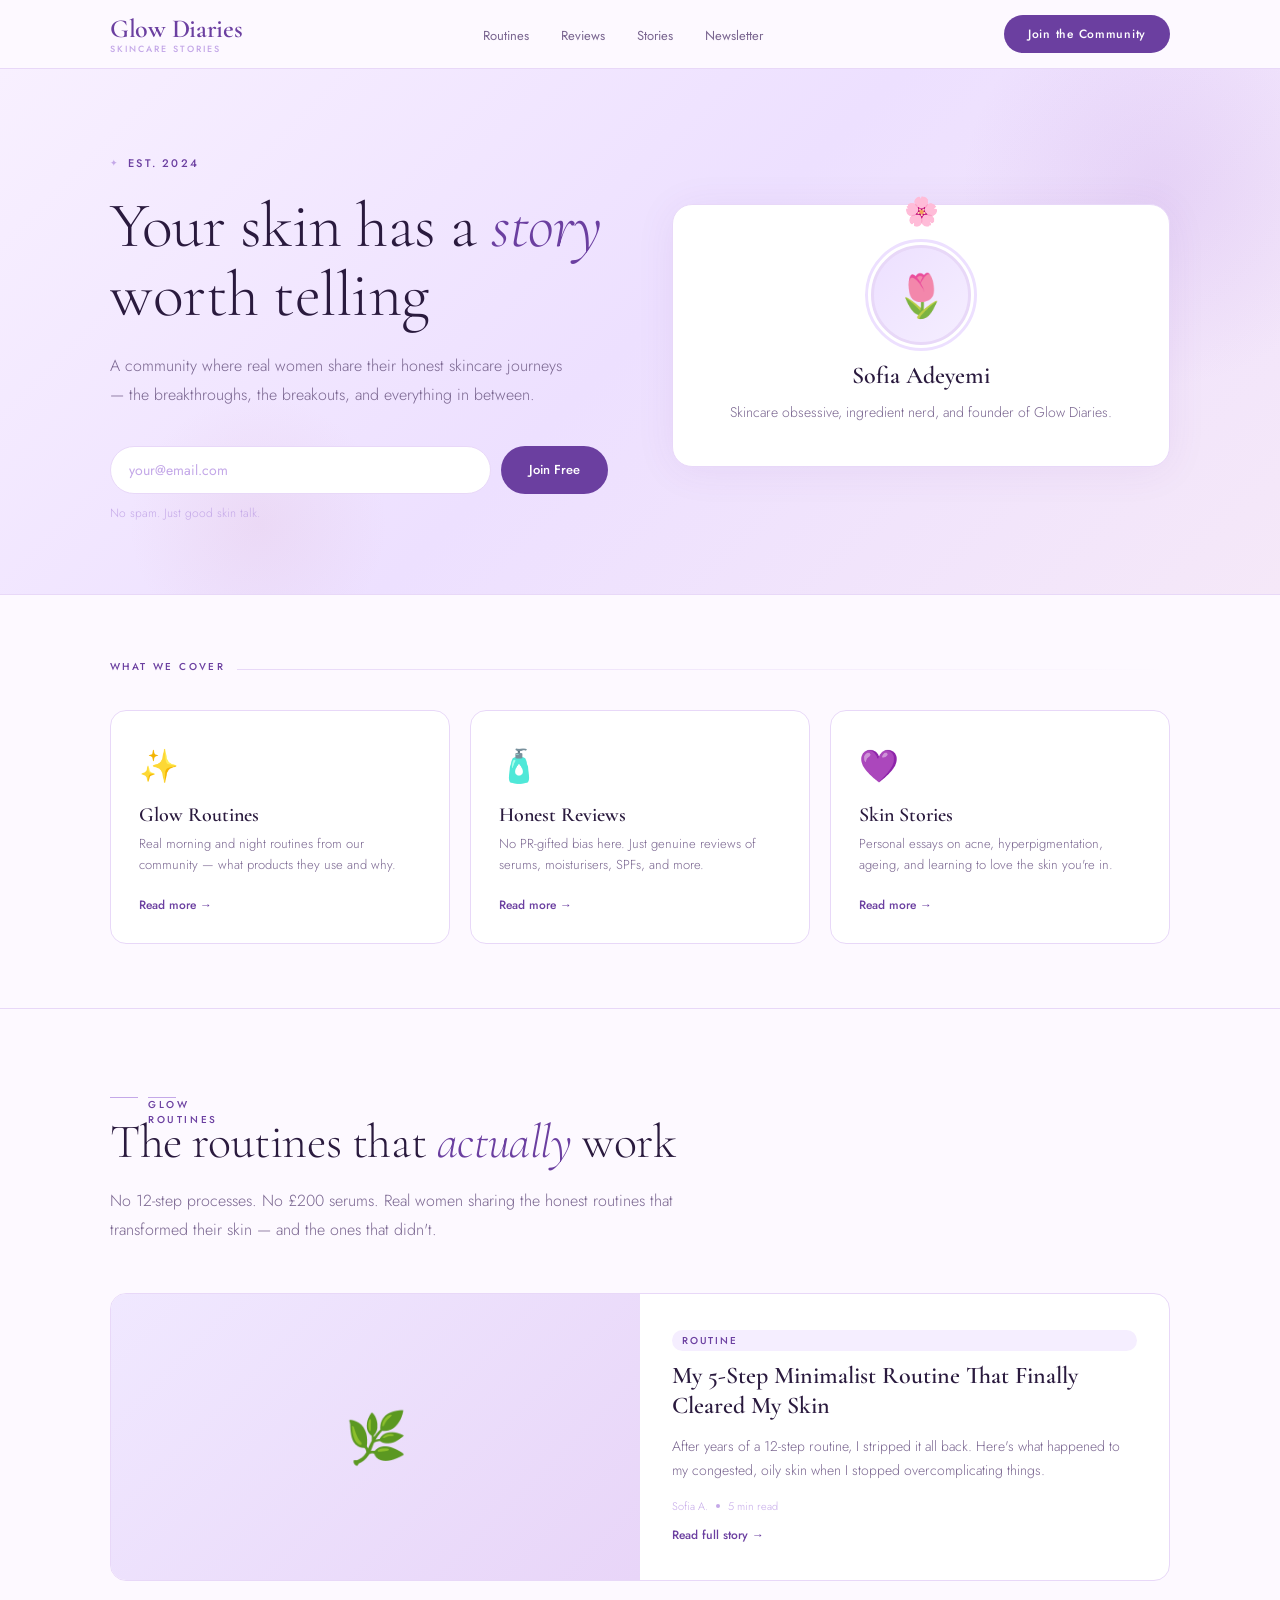
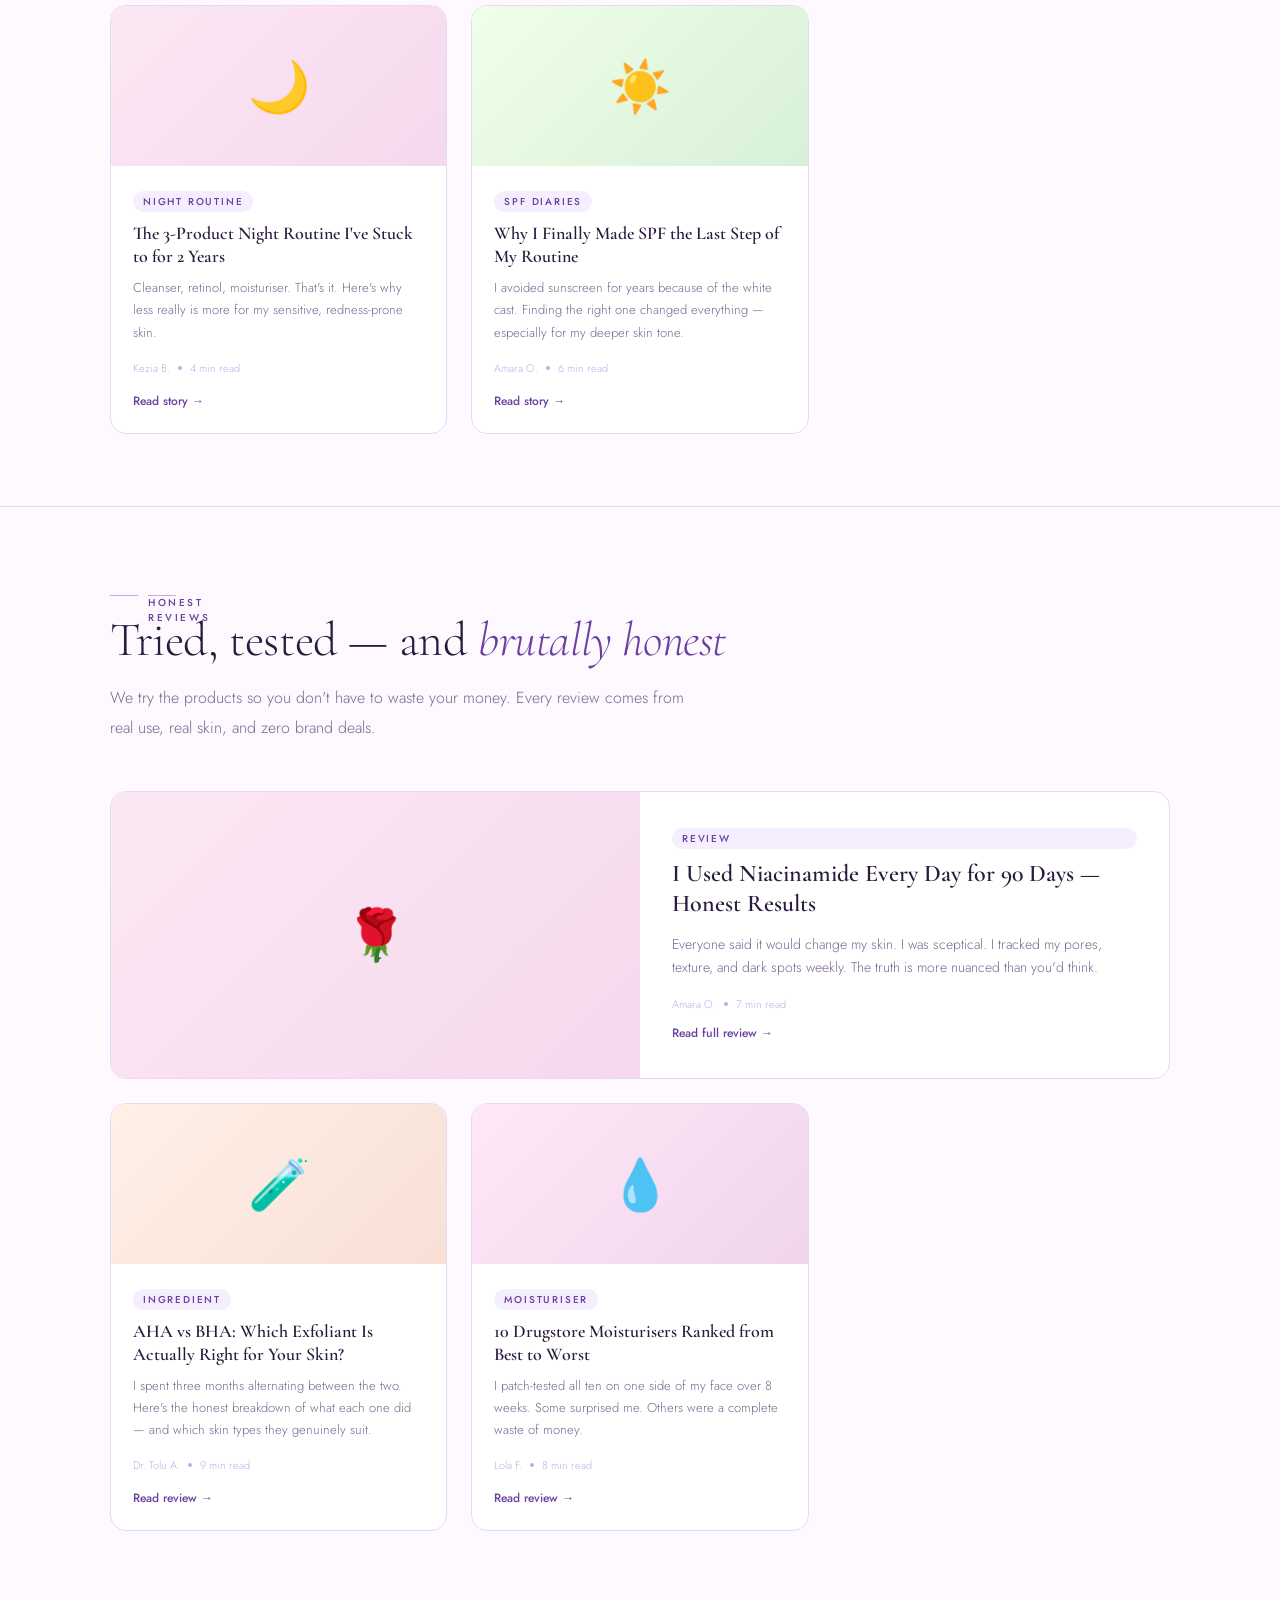
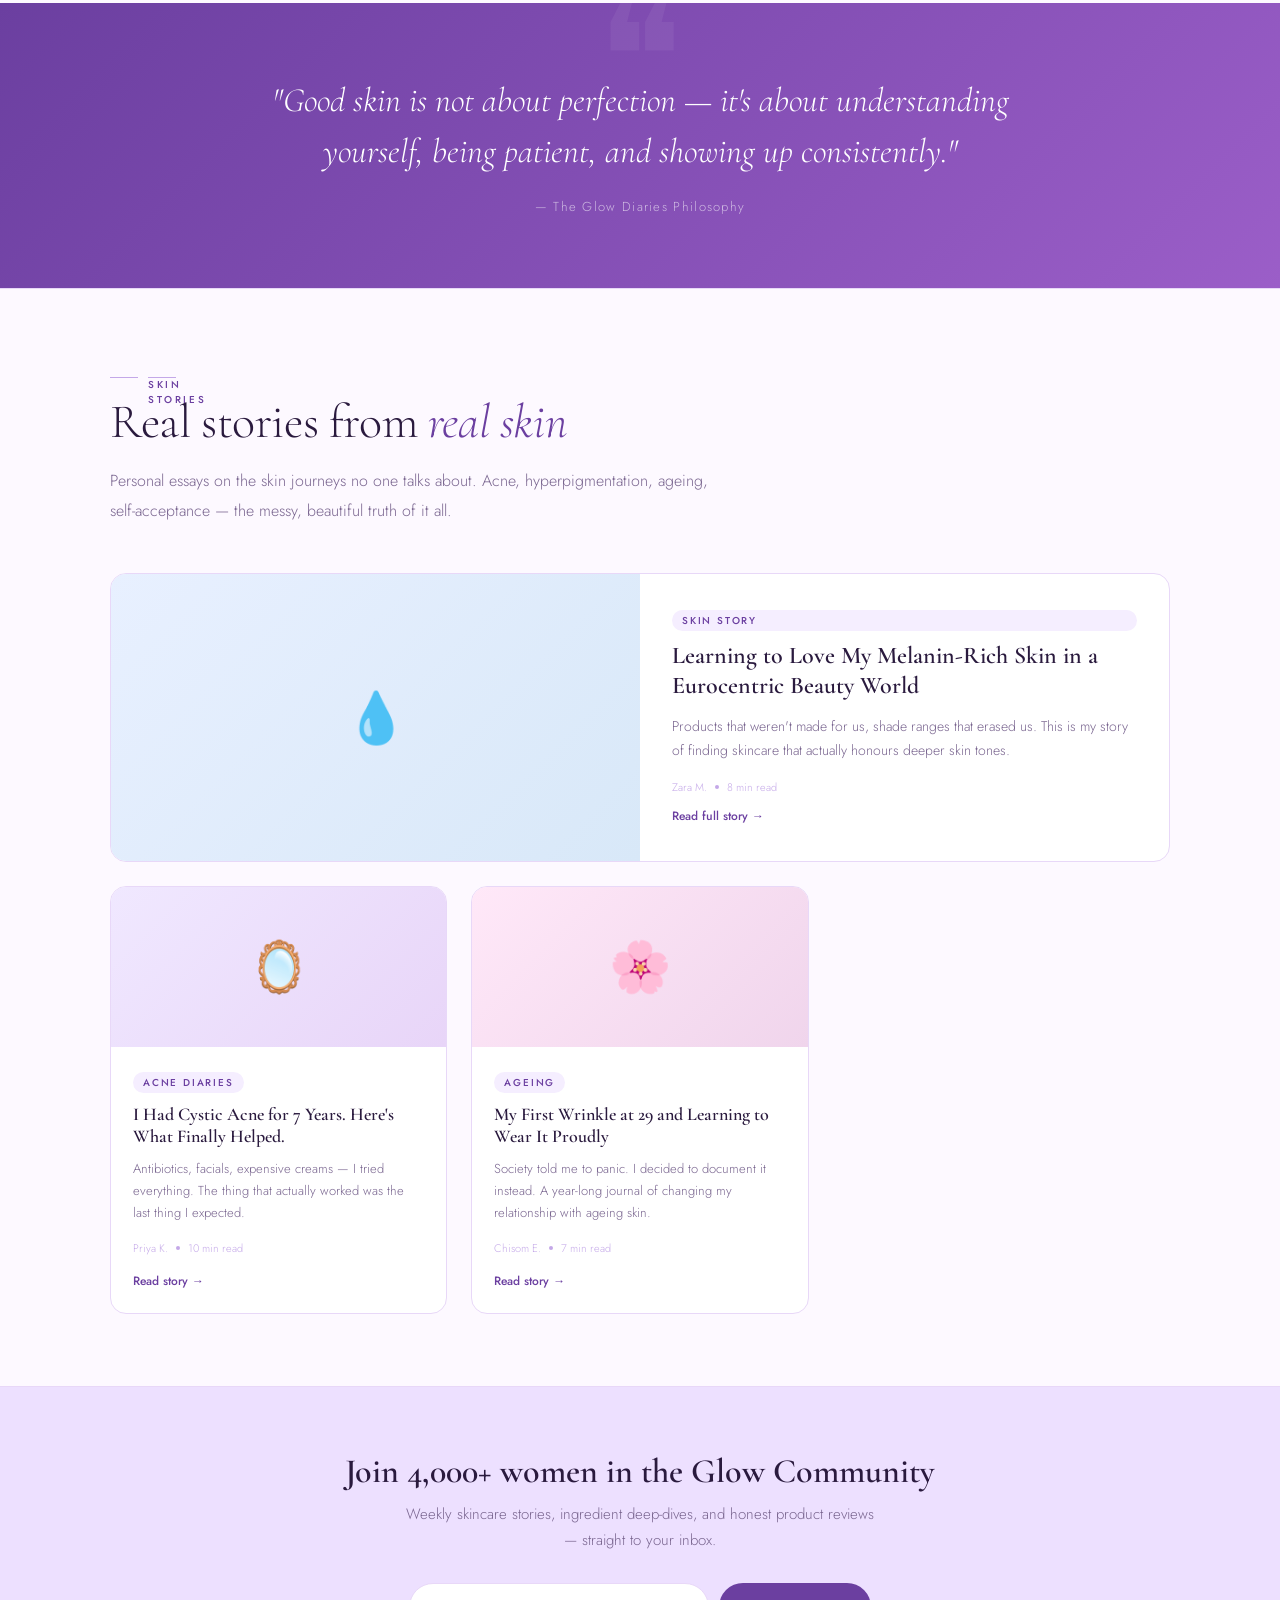
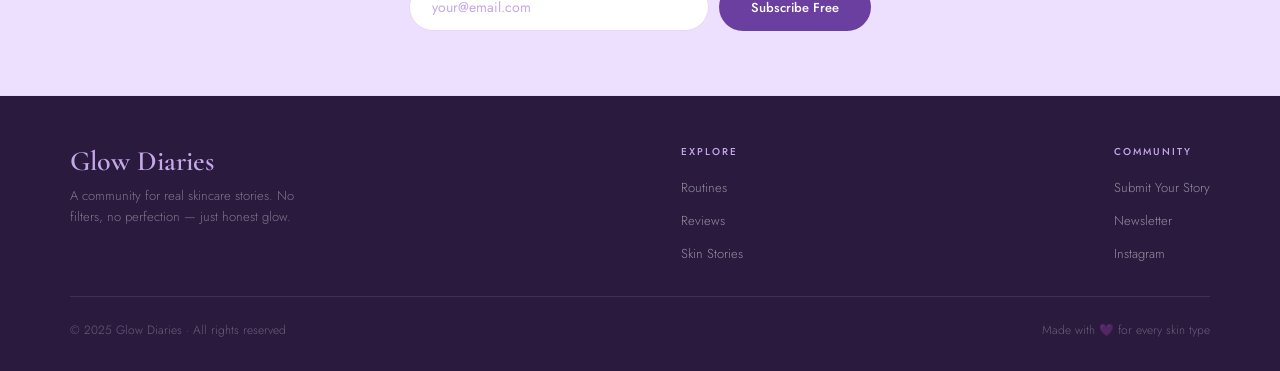
==== index.html @ bfbd4b87 "home page" ====
<!DOCTYPE html>
<html lang="en">
<head>
  <meta charset="UTF-8"/>
  <meta name="viewport" content="width=device-width, initial-scale=1.0"/>
  <title>Glow Diaries</title>
  <link rel="preconnect" href="https://fonts.googleapis.com"/>
  <link href="https://fonts.googleapis.com/css2?family=Cormorant+Garamond:ital,opsz,wght@0,9..144,300;0,9..144,400;0,9..144,600;1,9..144,300;1,9..144,400;1,9..144,600&family=Jost:wght@300;400;500&display=swap" rel="stylesheet"/>
  <style>
    *, *::before, *::after { box-sizing: border-box; margin: 0; padding: 0; }

    :root {
      --plum:       #6b3fa0;
      --plum-mid:   #8b5cc8;
      --plum-soft:  #c4a8e8;
      --blush:      #f5eeff;
      --blush-deep: #ede0ff;
      --rose:       #d4a0c0;
      --cream:      #fdf9ff;
      --ink:        #2a1a3e;
      --muted:      #7a6690;
      --border:     #e8d8f8;
      --font-serif: 'Cormorant Garamond', Georgia, serif;
      --font-sans:  'Jost', sans-serif;
    }

    html { scroll-behavior: smooth; }
    body {
      background: var(--cream);
      color: var(--ink);
      font-family: var(--font-sans);
      font-weight: 300;
      -webkit-font-smoothing: antialiased;
    }
    body { cursor: url("data:image/svg+xml,%3Csvg xmlns='http://www.w3.org/2000/svg' width='20' height='20' viewBox='0 0 20 20'%3E%3Ccircle cx='10' cy='10' r='4' fill='%236b3fa0' opacity='.6'/%3E%3C/svg%3E") 10 10, auto; }

    /* ── LOADER ──────────────────────────────────────────── */
    #loader {
      position: fixed; inset: 0; z-index: 300;
      background: var(--cream);
      display: flex; flex-direction: column;
      align-items: center; justify-content: center; gap: 16px;
      transition: opacity .5s ease;
    }
    #loader.out { opacity: 0; pointer-events: none; }
    .ld-petal { font-size: 32px; animation: spin 2s linear infinite; }
    @keyframes spin { to { transform: rotate(360deg); } }
    .ld-text { font-family: var(--font-serif); font-style: italic; font-size: 15px; color: var(--plum-soft); letter-spacing: .1em; }

    /* ── HEADER ──────────────────────────────────────────── */
    header {
      position: sticky; top: 0; z-index: 100;
      background: rgba(253,249,255,.94);
      backdrop-filter: blur(20px);
      border-bottom: 1px solid var(--border);
    }
    .header-inner {
      max-width: 1140px; margin: 0 auto;
      padding: 0 40px; height: 68px;
      display: flex; align-items: center; justify-content: space-between; gap: 24px;
    }
    .header-logo { display: flex; flex-direction: column; line-height: 1; }
    #siteName { font-family: var(--font-serif); font-size: 26px; font-weight: 600; color: var(--plum); letter-spacing: -.3px; }
    #headerTag { font-size: 9px; font-weight: 500; letter-spacing: .22em; text-transform: uppercase; color: var(--plum-soft); margin-top: 2px; }
    .header-nav { display: flex; gap: 32px; list-style: none; }
    .header-nav a { font-size: 13px; font-weight: 400; color: var(--muted); text-decoration: none; transition: color .2s; }
    .header-nav a:hover { color: var(--plum); }
    .header-cta {
      padding: 10px 24px; border-radius: 40px;
      background: var(--plum); color: #fff;
      font-family: var(--font-sans); font-size: 12px; font-weight: 500;
      letter-spacing: .06em; border: none; cursor: pointer;
      transition: background .2s, transform .15s; white-space: nowrap;
    }
    .header-cta:hover { background: var(--plum-mid); transform: translateY(-1px); }

    /* ── HERO ────────────────────────────────────────────── */
    .hero {
      background: linear-gradient(135deg, #f8f0ff 0%, #ede0ff 50%, #f5e8f8 100%);
      border-bottom: 1px solid var(--border);
      position: relative; overflow: hidden;
    }
    .hero::before {
      content: ''; position: absolute; top: -80px; right: -80px;
      width: 400px; height: 400px; border-radius: 50%;
      background: radial-gradient(circle, rgba(180,130,220,.18) 0%, transparent 70%);
      pointer-events: none;
    }
    .hero::after {
      content: ''; position: absolute; bottom: -60px; left: 10%;
      width: 260px; height: 260px; border-radius: 50%;
      background: radial-gradient(circle, rgba(212,160,192,.15) 0%, transparent 70%);
      pointer-events: none;
    }
    .hero-inner {
      max-width: 1140px; margin: 0 auto;
      padding: 80px 40px 72px;
      display: grid; grid-template-columns: 1fr 1fr; gap: 64px;
      align-items: center; position: relative; z-index: 1;
    }
    .hero-text { animation: fadeUp .7s ease both; }
    #issueLabel {
      display: inline-flex; align-items: center; gap: 8px;
      font-size: 11px; font-weight: 500; letter-spacing: .2em;
      text-transform: uppercase; color: var(--plum); margin-bottom: 20px;
    }
    #issueLabel::before { content: '✦'; font-size: 9px; color: var(--plum-soft); }
    #heroTitle {
      font-family: var(--font-serif);
      font-size: clamp(42px, 5vw, 64px);
      font-weight: 300; line-height: 1.08;
      letter-spacing: -.5px; color: var(--ink); margin-bottom: 22px;
    }
    #heroTitle em { font-style: italic; color: var(--plum); }
    #heroDesc { font-size: 16px; line-height: 1.85; color: var(--muted); margin-bottom: 36px; max-width: 460px; }
    .subscribe-row { display: flex; gap: 10px; flex-wrap: wrap; margin-bottom: 10px; }
    .subscribe-row input {
      flex: 1; min-width: 190px; padding: 13px 18px; border-radius: 40px;
      border: 1.5px solid var(--border); background: #fff; color: var(--ink);
      font-family: var(--font-sans); font-size: 14px;
      outline: none; transition: border-color .2s, box-shadow .2s;
    }
    .subscribe-row input:focus { border-color: var(--plum-soft); box-shadow: 0 0 0 3px rgba(107,63,160,.08); }
    .subscribe-row input::placeholder { color: var(--plum-soft); }
    .btn-sub {
      padding: 13px 28px; border-radius: 40px;
      background: var(--plum); color: #fff;
      font-family: var(--font-sans); font-size: 13px; font-weight: 500;
      border: none; cursor: pointer;
      transition: background .2s, transform .15s; white-space: nowrap;
    }
    .btn-sub:hover { background: var(--plum-mid); transform: translateY(-1px); }
    #formNote { font-size: 12px; color: var(--plum-soft); }

    /* author card */
    .hero-author {
      animation: fadeUp .7s .15s ease both;
      background: #fff; border: 1px solid var(--border);
      border-radius: 20px; padding: 40px 36px;
      text-align: center;
      box-shadow: 0 4px 40px rgba(107,63,160,.07);
      position: relative;
    }
    .hero-author::before {
      content: '🌸'; position: absolute; top: -14px; left: 50%; transform: translateX(-50%); font-size: 28px;
    }
    #authorImgWrap {
      width: 100px; height: 100px; border-radius: 50%;
      margin: 0 auto 16px;
      background: linear-gradient(135deg, var(--blush-deep), var(--blush));
      display: flex; align-items: center; justify-content: center;
      font-size: 42px; border: 3px solid var(--border);
      outline: 3px solid var(--blush-deep); outline-offset: 3px; overflow: hidden;
    }
    #authorImgWrap img { width: 100%; height: 100%; object-fit: cover; border-radius: 50%; }
    #authorName { font-family: var(--font-serif); font-size: 24px; font-weight: 600; color: var(--ink); margin-bottom: 10px; }
    #authorBio { font-size: 14px; line-height: 1.8; color: var(--muted); }

    /* ── SECTION BASE ────────────────────────────────────── */
    .section { max-width: 1140px; margin: 0 auto; padding: 64px 40px; }
    .section-header { display: flex; align-items: baseline; gap: 12px; margin-bottom: 36px; }
    .section-tag { font-size: 10px; font-weight: 500; letter-spacing: .24em; text-transform: uppercase; color: var(--plum); }
    .section-rule-h { flex: 1; height: 1px; background: linear-gradient(90deg, var(--border), transparent); }

    /* ── TOPICS NAV CARDS ─────────────────────────────────── */
    .topics-grid { display: grid; grid-template-columns: repeat(3, 1fr); gap: 20px; }
    .topic-card {
      background: #fff; border: 1px solid var(--border);
      border-radius: 16px; padding: 32px 28px 28px;
      cursor: pointer; position: relative; overflow: hidden;
      text-decoration: none; display: block;
      transition: transform .25s, box-shadow .25s, border-color .25s;
    }
    .topic-card::after {
      content: ''; position: absolute; bottom: 0; left: 0; right: 0; height: 3px;
      background: linear-gradient(90deg, var(--plum), var(--rose));
      transform: scaleX(0); transform-origin: left; transition: transform .3s;
    }
    .topic-card:hover { transform: translateY(-4px); box-shadow: 0 12px 40px rgba(107,63,160,.1); border-color: var(--plum-soft); }
    .topic-card:hover::after { transform: scaleX(1); }
    .topic-icon { font-size: 32px; margin-bottom: 14px; display: block; }
    .topic-name { font-family: var(--font-serif); font-size: 20px; font-weight: 600; color: var(--ink); margin-bottom: 6px; }
    .topic-desc { font-size: 13px; color: var(--muted); line-height: 1.65; margin-bottom: 16px; }
    .topic-arrow { font-size: 12px; font-weight: 500; color: var(--plum); transition: letter-spacing .2s; }
    .topic-card:hover .topic-arrow { letter-spacing: .06em; }

    /* ── CONTENT SECTIONS (each topic) ──────────────────── */
    .content-section {
      border-top: 1px solid var(--border);
      scroll-margin-top: 80px; /* offset for sticky header */
    }
    .content-section-inner { max-width: 1140px; margin: 0 auto; padding: 72px 40px; }
    .cs-eyebrow {
      display: inline-flex; align-items: center; gap: 10px;
      font-size: 10px; font-weight: 500; letter-spacing: .26em;
      text-transform: uppercase; color: var(--plum); margin-bottom: 18px;
    }
    .cs-eyebrow span { display: block; width: 28px; height: 1px; background: var(--plum-soft); }
    .cs-title {
      font-family: var(--font-serif);
      font-size: clamp(32px, 4vw, 48px); font-weight: 300;
      line-height: 1.12; letter-spacing: -.4px;
      color: var(--ink); margin-bottom: 16px;
    }
    .cs-title em { font-style: italic; color: var(--plum); }
    .cs-intro { font-size: 16px; line-height: 1.85; color: var(--muted); max-width: 600px; margin-bottom: 48px; }

    /* post grid inside each section */
    .posts-grid { display: grid; grid-template-columns: repeat(3, 1fr); gap: 24px; }
    .post-card {
      background: #fff; border: 1px solid var(--border);
      border-radius: 16px; overflow: hidden;
      transition: transform .25s, box-shadow .25s;
    }
    .post-card:hover { transform: translateY(-5px); box-shadow: 0 16px 48px rgba(107,63,160,.11); }
    .post-thumb {
      height: 160px; display: flex; align-items: center;
      justify-content: center; font-size: 50px;
    }
    .post-thumb.c1 { background: linear-gradient(135deg, #f0e8ff, #e8d5f8); }
    .post-thumb.c2 { background: linear-gradient(135deg, #fce8f4, #f5d8ee); }
    .post-thumb.c3 { background: linear-gradient(135deg, #e8f0ff, #d8e8f8); }
    .post-thumb.c4 { background: linear-gradient(135deg, #fff0e8, #f8e0d5); }
    .post-thumb.c5 { background: linear-gradient(135deg, #f0ffe8, #d8f0d8); }
    .post-thumb.c6 { background: linear-gradient(135deg, #ffe8f8, #f0d5ec); }
    .post-body { padding: 22px; }
    .post-tag {
      display: inline-block; margin-bottom: 10px;
      font-size: 10px; font-weight: 500; letter-spacing: .18em;
      text-transform: uppercase; color: var(--plum);
      background: var(--blush); border-radius: 40px; padding: 3px 10px;
    }
    .post-title { font-family: var(--font-serif); font-size: 18px; font-weight: 600; line-height: 1.25; color: var(--ink); margin-bottom: 10px; }
    .post-excerpt { font-size: 13px; color: var(--muted); line-height: 1.7; margin-bottom: 16px; }
    .post-meta { display: flex; align-items: center; gap: 8px; margin-bottom: 12px; }
    .post-meta-dot { width: 4px; height: 4px; border-radius: 50%; background: var(--plum-soft); }
    .post-meta span { font-size: 11px; color: var(--plum-soft); }
    .read-more { display: inline-flex; align-items: center; gap: 6px; font-size: 12px; font-weight: 500; color: var(--plum); cursor: pointer; transition: gap .2s; }
    .read-more:hover { gap: 10px; }

    /* featured post (first in section) */
    .post-card.featured {
      grid-column: span 3;
      display: grid; grid-template-columns: 1fr 1fr;
    }
    .post-card.featured .post-thumb { height: 100%; min-height: 220px; }
    .post-card.featured .post-body { padding: 36px 32px; display: flex; flex-direction: column; justify-content: center; }
    .post-card.featured .post-title { font-size: 24px; margin-bottom: 14px; }
    .post-card.featured .post-excerpt { font-size: 14px; }

    /* ── QUOTE BAND ──────────────────────────────────────── */
    .quote-band {
      background: linear-gradient(135deg, var(--plum) 0%, #9b5ec8 100%);
      padding: 72px 40px; text-align: center;
      position: relative; overflow: hidden;
    }
    .quote-band::before {
      content: '❝'; position: absolute; top: -20px; left: 50%; transform: translateX(-50%);
      font-size: 160px; color: rgba(255,255,255,.06);
      font-family: var(--font-serif); line-height: 1; pointer-events: none;
    }
    .quote-text {
      font-family: var(--font-serif);
      font-size: clamp(22px, 3.5vw, 34px);
      font-style: italic; font-weight: 300;
      color: #fff; max-width: 780px;
      margin: 0 auto 20px; line-height: 1.5;
      position: relative; z-index: 1;
    }
    .quote-attr { font-size: 13px; color: rgba(255,255,255,.6); letter-spacing: .1em; }

    /* ── NEWSLETTER STRIP ────────────────────────────────── */
    .nl-strip {
      background: var(--blush-deep);
      border-top: 1px solid var(--border); border-bottom: 1px solid var(--border);
      padding: 64px 40px; text-align: center;
    }
    .nl-title { font-family: var(--font-serif); font-size: 34px; font-weight: 600; color: var(--ink); margin-bottom: 10px; }
    .nl-sub { font-size: 15px; color: var(--muted); margin-bottom: 30px; max-width: 480px; margin-left: auto; margin-right: auto; line-height: 1.7; }
    .nl-form { display: flex; gap: 10px; justify-content: center; flex-wrap: wrap; }
    .nl-form input {
      padding: 13px 22px; border-radius: 40px; width: 300px;
      border: 1.5px solid var(--border); background: #fff;
      font-family: var(--font-sans); font-size: 14px; color: var(--ink);
      outline: none; transition: border-color .2s;
    }
    .nl-form input:focus { border-color: var(--plum-soft); }
    .nl-form input::placeholder { color: var(--plum-soft); }
    .nl-btn {
      padding: 13px 32px; border-radius: 40px;
      background: var(--plum); color: #fff;
      font-family: var(--font-sans); font-size: 13px; font-weight: 500;
      border: none; cursor: pointer; transition: background .2s;
    }
    .nl-btn:hover { background: var(--plum-mid); }

    /* ── FOOTER ──────────────────────────────────────────── */
    footer { background: var(--ink); padding: 48px 40px 32px; }
    .footer-inner {
      max-width: 1140px; margin: 0 auto;
      display: flex; align-items: flex-start; justify-content: space-between;
      gap: 40px; flex-wrap: wrap;
      padding-bottom: 32px;
      border-bottom: 1px solid rgba(255,255,255,.1);
    }
    .footer-brand-name { font-family: var(--font-serif); font-size: 28px; font-weight: 600; color: var(--plum-soft); margin-bottom: 8px; }
    .footer-tagline { font-size: 13px; color: rgba(255,255,255,.4); max-width: 240px; line-height: 1.6; }
    .footer-col-title { font-size: 10px; font-weight: 500; letter-spacing: .2em; text-transform: uppercase; color: var(--plum-soft); margin-bottom: 16px; }
    .footer-links { list-style: none; display: flex; flex-direction: column; gap: 10px; }
    .footer-links a { font-size: 13px; color: rgba(255,255,255,.5); text-decoration: none; transition: color .2s; }
    .footer-links a:hover { color: var(--plum-soft); }
    .footer-bottom {
      max-width: 1140px; margin: 24px auto 0;
      display: flex; align-items: center; justify-content: space-between;
      flex-wrap: wrap; gap: 8px;
    }
    #footerCopy { font-size: 12px; color: rgba(255,255,255,.3); }
    .footer-heart { font-size: 12px; color: rgba(255,255,255,.3); }

    /* ── ANIMATIONS ──────────────────────────────────────── */
    @keyframes fadeUp {
      from { opacity: 0; transform: translateY(22px); }
      to   { opacity: 1; transform: translateY(0); }
    }
    .fade-1 { animation: fadeUp .6s .1s ease both; }
    .fade-2 { animation: fadeUp .6s .2s ease both; }
    .fade-3 { animation: fadeUp .6s .3s ease both; }

    /* ── RESPONSIVE ──────────────────────────────────────── */
    @media (max-width: 960px) {
      .hero-inner { grid-template-columns: 1fr; gap: 40px; }
      .hero-author { max-width: 420px; }
      .topics-grid { grid-template-columns: 1fr 1fr; }
      .posts-grid { grid-template-columns: 1fr 1fr; }
      .post-card.featured { grid-column: span 2; }
    }
    @media (max-width: 640px) {
      .header-inner { padding: 0 20px; }
      .header-nav { display: none; }
      .hero-inner, .content-section-inner { padding: 48px 20px; }
      .section { padding: 48px 20px; }
      .topics-grid, .posts-grid { grid-template-columns: 1fr; }
      .post-card.featured { grid-column: span 1; display: block; }
      .post-card.featured .post-thumb { height: 160px; }
      .quote-band { padding: 56px 24px; }
      .nl-strip { padding: 48px 20px; }
      footer { padding: 40px 20px 24px; }
      .footer-inner { flex-direction: column; gap: 32px; }
      .footer-bottom { flex-direction: column; align-items: center; text-align: center; }
    }
  </style>
</head>
<body>

  <!-- LOADER -->
  <div id="loader">
    <div class="ld-petal">🌸</div>
    <div class="ld-text">Loading your glow…</div>
  </div>

  <!-- HEADER -->
  <header>
    <div class="header-inner">
      <div class="header-logo">
        <span id="siteName">Glow Diaries</span>
        <span id="headerTag">Skincare Stories</span>
      </div>
      <ul class="header-nav">
        <li><a href="#section-routines">Routines</a></li>
        <li><a href="#section-reviews">Reviews</a></li>
        <li><a href="#section-stories">Stories</a></li>
        <li><a href="#nl-section">Newsletter</a></li>
      </ul>
      <button class="header-cta" id="topbarCta">Join the Community</button>
    </div>
  </header>

  <!-- HERO -->
  <section class="hero">
    <div class="hero-inner">
      <div class="hero-text">
        <div id="issueLabel">Est. 2024</div>
        <h1 id="heroTitle">Your skin has a <em>story</em> worth telling</h1>
        <p id="heroDesc">A community where real women share their honest skincare journeys — the breakthroughs, the breakouts, and everything in between.</p>
        <div class="subscribe-row">
          <input type="email" id="emailInput" placeholder="your@email.com"/>
          <button class="btn-sub" id="ctaBtn">Join Free</button>
        </div>
        <p id="formNote">No spam. Just good skin talk.</p>
      </div>
      <div class="hero-author">
        <div id="authorImgWrap">🌷</div>
        <div id="authorName">Sofia Adeyemi</div>
        <p id="authorBio">Skincare obsessive, ingredient nerd, and founder of Glow Diaries.</p>
      </div>
    </div>
  </section>

  <!-- TOPIC NAV CARDS -->
  <div class="section">
    <div class="section-header">
      <span class="section-tag" id="topicsLabel">What We Cover</span>
      <div class="section-rule-h"></div>
    </div>
    <div class="topics-grid">
      <a class="topic-card fade-1" href="#section-routines">
        <span class="topic-icon" id="topic1Icon">✨</span>
        <div class="topic-name" id="topic1Name">Glow Routines</div>
        <p class="topic-desc" id="topic1Desc">Real morning and night routines from our community — what products they use and why.</p>
        <span class="topic-arrow">Read more →</span>
      </a>
      <a class="topic-card fade-2" href="#section-reviews">
        <span class="topic-icon" id="topic2Icon">🧴</span>
        <div class="topic-name" id="topic2Name">Honest Reviews</div>
        <p class="topic-desc" id="topic2Desc">No PR-gifted bias here. Just genuine reviews of serums, moisturisers, SPFs, and more.</p>
        <span class="topic-arrow">Read more →</span>
      </a>
      <a class="topic-card fade-3" href="#section-stories">
        <span class="topic-icon" id="topic3Icon">💜</span>
        <div class="topic-name" id="topic3Name">Skin Stories</div>
        <p class="topic-desc" id="topic3Desc">Personal essays on acne, hyperpigmentation, ageing, and learning to love the skin you're in.</p>
        <span class="topic-arrow">Read more →</span>
      </a>
    </div>
  </div>

  <!-- ════════════════════════════════════════════ -->
  <!-- SECTION 1: GLOW ROUTINES                    -->
  <!-- ════════════════════════════════════════════ -->
  <div class="content-section" id="section-routines">
    <div class="content-section-inner">
      <div class="cs-eyebrow"><span></span><span id="s1Tag">Glow Routines</span></div>
      <h2 class="cs-title" id="s1Title">The routines that <em>actually</em> work</h2>
      <p class="cs-intro" id="s1Intro">No 12-step processes. No £200 serums. Real women sharing the honest routines that transformed their skin — and the ones that didn't.</p>
      <div class="posts-grid">
        <div class="post-card featured">
          <div class="post-thumb c1">🌿</div>
          <div class="post-body">
            <span class="post-tag" id="p1Tag">Routine</span>
            <div class="post-title" id="p1Title">My 5-Step Minimalist Routine That Finally Cleared My Skin</div>
            <p class="post-excerpt" id="p1Excerpt">After years of a 12-step routine, I stripped it all back. Here's what happened to my congested, oily skin when I stopped overcomplicating things.</p>
            <div class="post-meta">
              <span id="p1Author">Sofia A.</span>
              <div class="post-meta-dot"></div>
              <span id="p1Read">5 min read</span>
            </div>
            <div class="read-more">Read full story →</div>
          </div>
        </div>
        <div class="post-card">
          <div class="post-thumb c2">🌙</div>
          <div class="post-body">
            <span class="post-tag">Night Routine</span>
            <div class="post-title">The 3-Product Night Routine I've Stuck to for 2 Years</div>
            <p class="post-excerpt">Cleanser, retinol, moisturiser. That's it. Here's why less really is more for my sensitive, redness-prone skin.</p>
            <div class="post-meta">
              <span>Kezia B.</span><div class="post-meta-dot"></div><span>4 min read</span>
            </div>
            <div class="read-more">Read story →</div>
          </div>
        </div>
        <div class="post-card">
          <div class="post-thumb c5">☀️</div>
          <div class="post-body">
            <span class="post-tag">SPF Diaries</span>
            <div class="post-title">Why I Finally Made SPF the Last Step of My Routine</div>
            <p class="post-excerpt">I avoided sunscreen for years because of the white cast. Finding the right one changed everything — especially for my deeper skin tone.</p>
            <div class="post-meta">
              <span>Amara O.</span><div class="post-meta-dot"></div><span>6 min read</span>
            </div>
            <div class="read-more">Read story →</div>
          </div>
        </div>
      </div>
    </div>
  </div>

  <!-- ════════════════════════════════════════════ -->
  <!-- SECTION 2: HONEST REVIEWS                   -->
  <!-- ════════════════════════════════════════════ -->
  <div class="content-section" id="section-reviews">
    <div class="content-section-inner">
      <div class="cs-eyebrow"><span></span><span id="s2Tag">Honest Reviews</span></div>
      <h2 class="cs-title" id="s2Title">Tried, tested — and <em>brutally honest</em></h2>
      <p class="cs-intro" id="s2Intro">We try the products so you don't have to waste your money. Every review comes from real use, real skin, and zero brand deals.</p>
      <div class="posts-grid">
        <div class="post-card featured">
          <div class="post-thumb c2">🌹</div>
          <div class="post-body">
            <span class="post-tag" id="p2Tag">Review</span>
            <div class="post-title" id="p2Title">I Used Niacinamide Every Day for 90 Days — Honest Results</div>
            <p class="post-excerpt" id="p2Excerpt">Everyone said it would change my skin. I was sceptical. I tracked my pores, texture, and dark spots weekly. The truth is more nuanced than you'd think.</p>
            <div class="post-meta">
              <span id="p2Author">Amara O.</span>
              <div class="post-meta-dot"></div>
              <span id="p2Read">7 min read</span>
            </div>
            <div class="read-more">Read full review →</div>
          </div>
        </div>
        <div class="post-card">
          <div class="post-thumb c4">🧪</div>
          <div class="post-body">
            <span class="post-tag">Ingredient</span>
            <div class="post-title">AHA vs BHA: Which Exfoliant Is Actually Right for Your Skin?</div>
            <p class="post-excerpt">I spent three months alternating between the two. Here's the honest breakdown of what each one did — and which skin types they genuinely suit.</p>
            <div class="post-meta">
              <span>Dr. Tolu A.</span><div class="post-meta-dot"></div><span>9 min read</span>
            </div>
            <div class="read-more">Read review →</div>
          </div>
        </div>
        <div class="post-card">
          <div class="post-thumb c6">💧</div>
          <div class="post-body">
            <span class="post-tag">Moisturiser</span>
            <div class="post-title">10 Drugstore Moisturisers Ranked from Best to Worst</div>
            <p class="post-excerpt">I patch-tested all ten on one side of my face over 8 weeks. Some surprised me. Others were a complete waste of money.</p>
            <div class="post-meta">
              <span>Lola F.</span><div class="post-meta-dot"></div><span>8 min read</span>
            </div>
            <div class="read-more">Read review →</div>
          </div>
        </div>
      </div>
    </div>
  </div>

  <!-- ════════════════════════════════════════════ -->
  <!-- QUOTE BAND                                  -->
  <!-- ════════════════════════════════════════════ -->
  <div class="quote-band">
    <div class="quote-text" id="quoteText">"Good skin is not about perfection — it's about understanding yourself, being patient, and showing up consistently."</div>
    <div class="quote-attr" id="quoteAttr">— The Glow Diaries Philosophy</div>
  </div>

  <!-- ════════════════════════════════════════════ -->
  <!-- SECTION 3: SKIN STORIES                     -->
  <!-- ════════════════════════════════════════════ -->
  <div class="content-section" id="section-stories">
    <div class="content-section-inner">
      <div class="cs-eyebrow"><span></span><span id="s3Tag">Skin Stories</span></div>
      <h2 class="cs-title" id="s3Title">Real stories from <em>real skin</em></h2>
      <p class="cs-intro" id="s3Intro">Personal essays on the skin journeys no one talks about. Acne, hyperpigmentation, ageing, self-acceptance — the messy, beautiful truth of it all.</p>
      <div class="posts-grid">
        <div class="post-card featured">
          <div class="post-thumb c3">💧</div>
          <div class="post-body">
            <span class="post-tag" id="p3Tag">Skin Story</span>
            <div class="post-title" id="p3Title">Learning to Love My Melanin-Rich Skin in a Eurocentric Beauty World</div>
            <p class="post-excerpt" id="p3Excerpt">Products that weren't made for us, shade ranges that erased us. This is my story of finding skincare that actually honours deeper skin tones.</p>
            <div class="post-meta">
              <span id="p3Author">Zara M.</span>
              <div class="post-meta-dot"></div>
              <span id="p3Read">8 min read</span>
            </div>
            <div class="read-more">Read full story →</div>
          </div>
        </div>
        <div class="post-card">
          <div class="post-thumb c1">🪞</div>
          <div class="post-body">
            <span class="post-tag">Acne Diaries</span>
            <div class="post-title">I Had Cystic Acne for 7 Years. Here's What Finally Helped.</div>
            <p class="post-excerpt">Antibiotics, facials, expensive creams — I tried everything. The thing that actually worked was the last thing I expected.</p>
            <div class="post-meta">
              <span>Priya K.</span><div class="post-meta-dot"></div><span>10 min read</span>
            </div>
            <div class="read-more">Read story →</div>
          </div>
        </div>
        <div class="post-card">
          <div class="post-thumb c6">🌸</div>
          <div class="post-body">
            <span class="post-tag">Ageing</span>
            <div class="post-title">My First Wrinkle at 29 and Learning to Wear It Proudly</div>
            <p class="post-excerpt">Society told me to panic. I decided to document it instead. A year-long journal of changing my relationship with ageing skin.</p>
            <div class="post-meta">
              <span>Chisom E.</span><div class="post-meta-dot"></div><span>7 min read</span>
            </div>
            <div class="read-more">Read story →</div>
          </div>
        </div>
      </div>
    </div>
  </div>

  <!-- NEWSLETTER STRIP -->
  <div class="nl-strip" id="nl-section">
    <div class="nl-title" id="nlTitle">Join 4,000+ women in the Glow Community</div>
    <p class="nl-sub" id="nlSub">Weekly skincare stories, ingredient deep-dives, and honest product reviews — straight to your inbox.</p>
    <div class="nl-form">
      <input type="email" placeholder="your@email.com"/>
      <button class="nl-btn" id="nlBtn">Subscribe Free</button>
    </div>
  </div>

  <!-- FOOTER -->
  <footer>
    <div class="footer-inner">
      <div>
        <div class="footer-brand-name" id="footerBrand">Glow Diaries</div>
        <div class="footer-tagline" id="footerTagline">A community for real skincare stories. No filters, no perfection — just honest glow.</div>
      </div>
      <div>
        <div class="footer-col-title">Explore</div>
        <ul class="footer-links">
          <li><a href="#section-routines">Routines</a></li>
          <li><a href="#section-reviews">Reviews</a></li>
          <li><a href="#section-stories">Skin Stories</a></li>
        </ul>
      </div>
      <div>
        <div class="footer-col-title">Community</div>
        <ul class="footer-links">
          <li><a href="#">Submit Your Story</a></li>
          <li><a href="#nl-section">Newsletter</a></li>
          <li><a href="#">Instagram</a></li>
        </ul>
      </div>
    </div>
    <div class="footer-bottom">
      <span id="footerCopy">© 2025 Glow Diaries · All rights reserved</span>
      <span class="footer-heart">Made with 💜 for every skin type</span>
    </div>
  </footer>

  <script src="app.js"></script>
</body>
</html>
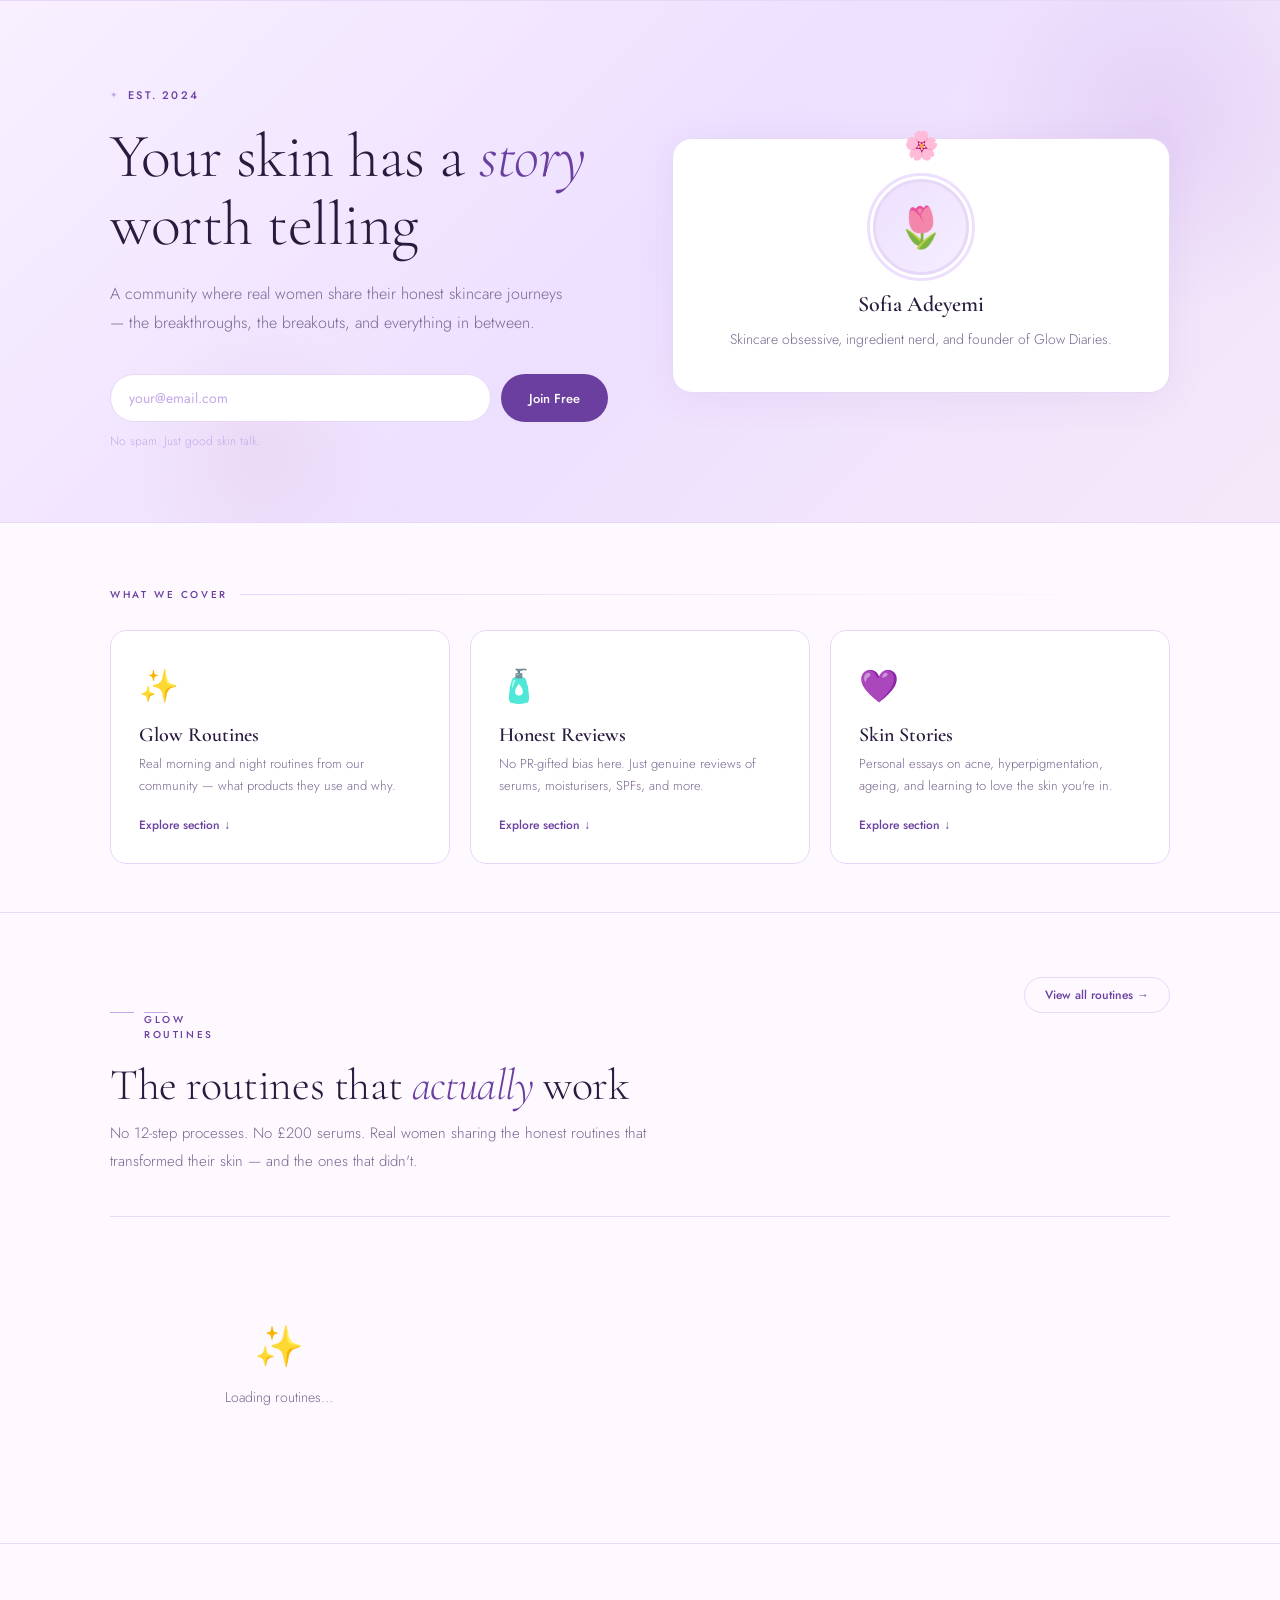
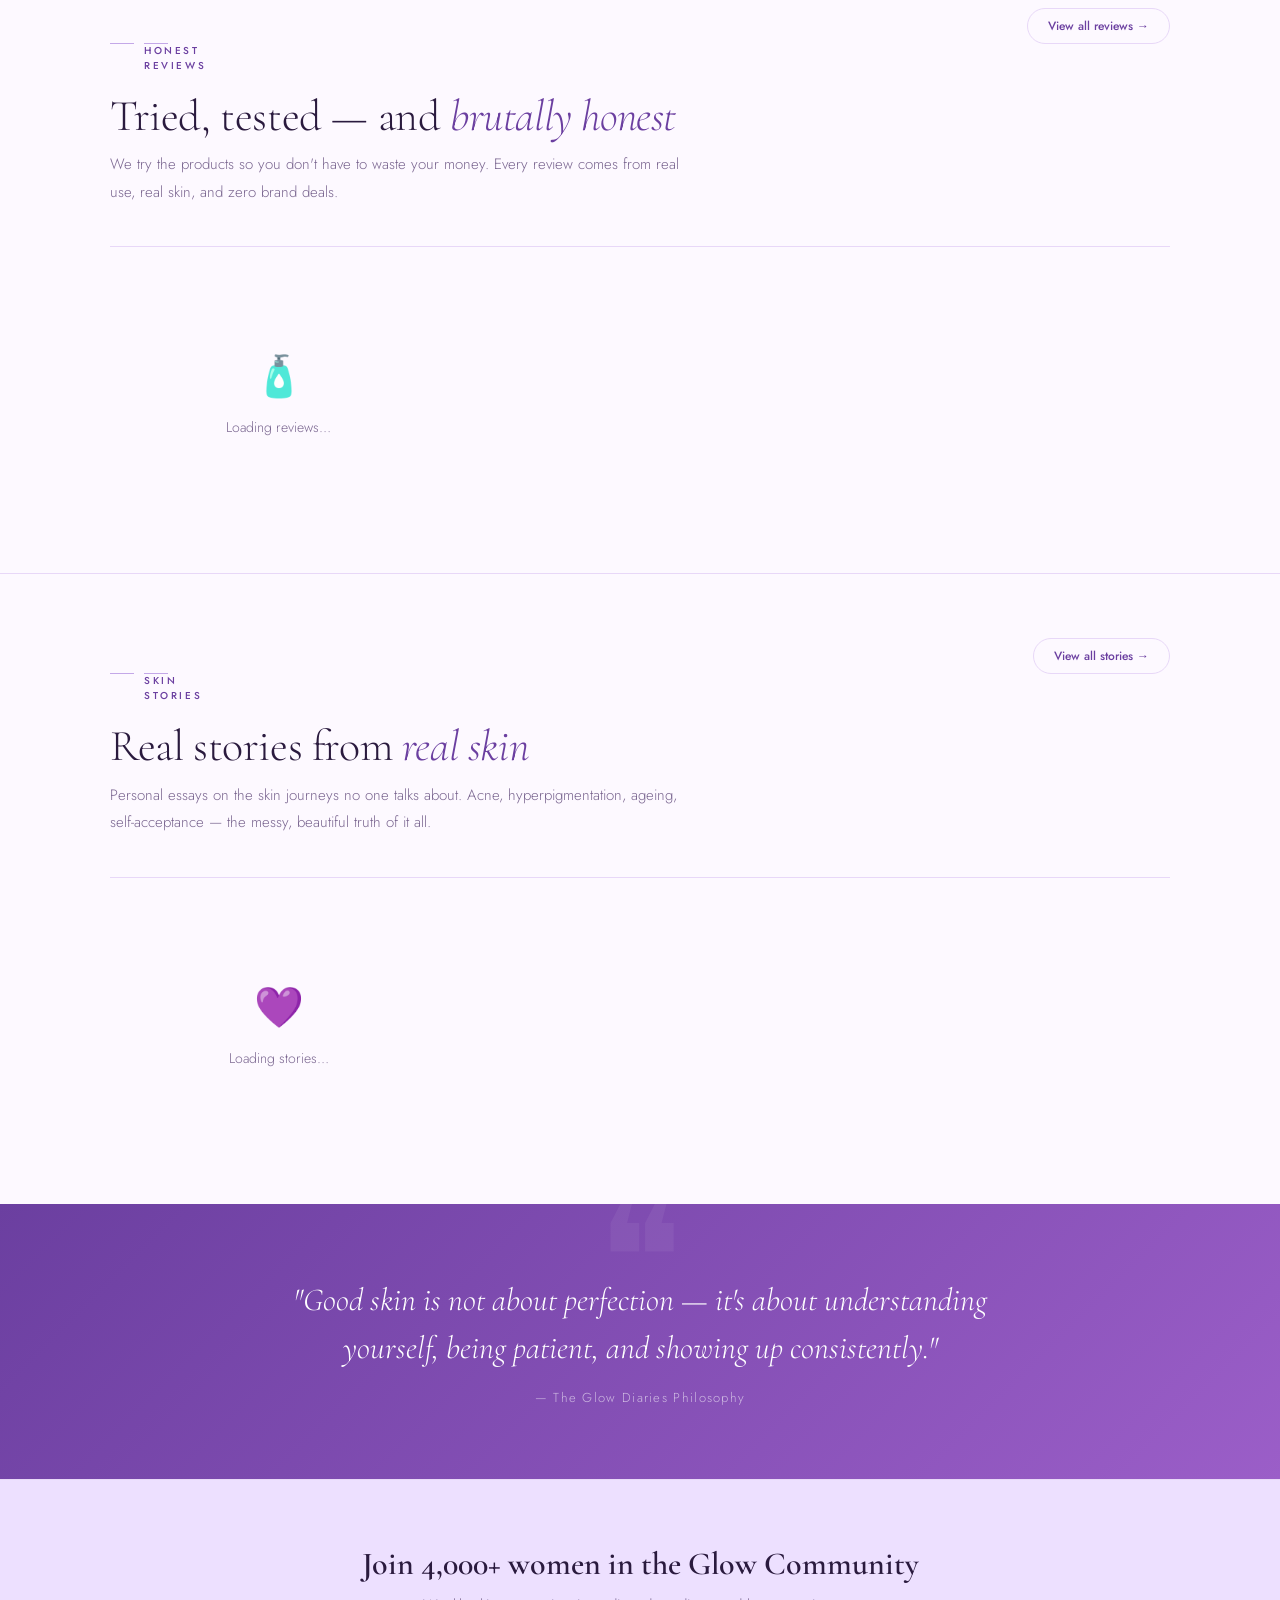
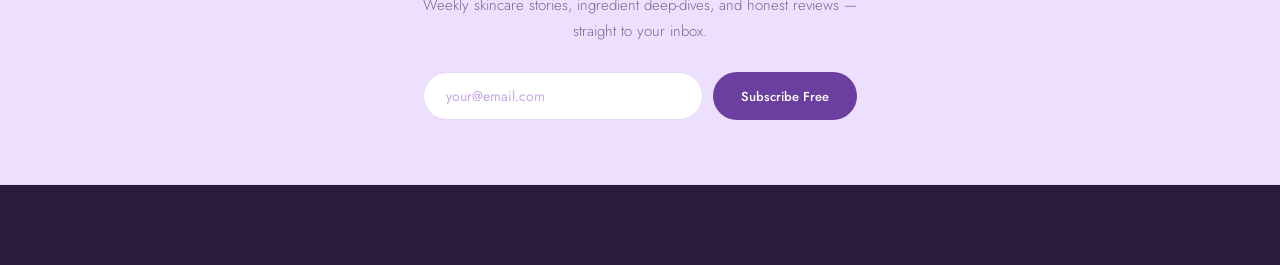
==== commit 520684c4: "additinal post" ====
--- a/index.html
+++ b/index.html
@@ -6,75 +6,10 @@
   <title>Glow Diaries</title>
   <link rel="preconnect" href="https://fonts.googleapis.com"/>
   <link href="https://fonts.googleapis.com/css2?family=Cormorant+Garamond:ital,opsz,wght@0,9..144,300;0,9..144,400;0,9..144,600;1,9..144,300;1,9..144,400;1,9..144,600&family=Jost:wght@300;400;500&display=swap" rel="stylesheet"/>
+  <link rel="stylesheet" href="styles.css"/>
   <style>
-    *, *::before, *::after { box-sizing: border-box; margin: 0; padding: 0; }
-
-    :root {
-      --plum:       #6b3fa0;
-      --plum-mid:   #8b5cc8;
-      --plum-soft:  #c4a8e8;
-      --blush:      #f5eeff;
-      --blush-deep: #ede0ff;
-      --rose:       #d4a0c0;
-      --cream:      #fdf9ff;
-      --ink:        #2a1a3e;
-      --muted:      #7a6690;
-      --border:     #e8d8f8;
-      --font-serif: 'Cormorant Garamond', Georgia, serif;
-      --font-sans:  'Jost', sans-serif;
-    }
-
-    html { scroll-behavior: smooth; }
-    body {
-      background: var(--cream);
-      color: var(--ink);
-      font-family: var(--font-sans);
-      font-weight: 300;
-      -webkit-font-smoothing: antialiased;
-    }
-    body { cursor: url("data:image/svg+xml,%3Csvg xmlns='http://www.w3.org/2000/svg' width='20' height='20' viewBox='0 0 20 20'%3E%3Ccircle cx='10' cy='10' r='4' fill='%236b3fa0' opacity='.6'/%3E%3C/svg%3E") 10 10, auto; }
-
-    /* ── LOADER ──────────────────────────────────────────── */
-    #loader {
-      position: fixed; inset: 0; z-index: 300;
-      background: var(--cream);
-      display: flex; flex-direction: column;
-      align-items: center; justify-content: center; gap: 16px;
-      transition: opacity .5s ease;
-    }
-    #loader.out { opacity: 0; pointer-events: none; }
-    .ld-petal { font-size: 32px; animation: spin 2s linear infinite; }
-    @keyframes spin { to { transform: rotate(360deg); } }
-    .ld-text { font-family: var(--font-serif); font-style: italic; font-size: 15px; color: var(--plum-soft); letter-spacing: .1em; }
-
-    /* ── HEADER ──────────────────────────────────────────── */
-    header {
-      position: sticky; top: 0; z-index: 100;
-      background: rgba(253,249,255,.94);
-      backdrop-filter: blur(20px);
-      border-bottom: 1px solid var(--border);
-    }
-    .header-inner {
-      max-width: 1140px; margin: 0 auto;
-      padding: 0 40px; height: 68px;
-      display: flex; align-items: center; justify-content: space-between; gap: 24px;
-    }
-    .header-logo { display: flex; flex-direction: column; line-height: 1; }
-    #siteName { font-family: var(--font-serif); font-size: 26px; font-weight: 600; color: var(--plum); letter-spacing: -.3px; }
-    #headerTag { font-size: 9px; font-weight: 500; letter-spacing: .22em; text-transform: uppercase; color: var(--plum-soft); margin-top: 2px; }
-    .header-nav { display: flex; gap: 32px; list-style: none; }
-    .header-nav a { font-size: 13px; font-weight: 400; color: var(--muted); text-decoration: none; transition: color .2s; }
-    .header-nav a:hover { color: var(--plum); }
-    .header-cta {
-      padding: 10px 24px; border-radius: 40px;
-      background: var(--plum); color: #fff;
-      font-family: var(--font-sans); font-size: 12px; font-weight: 500;
-      letter-spacing: .06em; border: none; cursor: pointer;
-      transition: background .2s, transform .15s; white-space: nowrap;
-    }
-    .header-cta:hover { background: var(--plum-mid); transform: translateY(-1px); }
-
-    /* ── HERO ────────────────────────────────────────────── */
+
+    /* ── HERO ──────────────────────────────────────────── */
     .hero {
       background: linear-gradient(135deg, #f8f0ff 0%, #ede0ff 50%, #f5e8f8 100%);
       border-bottom: 1px solid var(--border);
@@ -93,23 +28,22 @@
       pointer-events: none;
     }
     .hero-inner {
-      max-width: 1140px; margin: 0 auto;
-      padding: 80px 40px 72px;
+      max-width: 1140px; margin: 0 auto; padding: 80px 40px 72px;
       display: grid; grid-template-columns: 1fr 1fr; gap: 64px;
       align-items: center; position: relative; z-index: 1;
     }
     .hero-text { animation: fadeUp .7s ease both; }
-    #issueLabel {
+    .hero-eyebrow {
       display: inline-flex; align-items: center; gap: 8px;
       font-size: 11px; font-weight: 500; letter-spacing: .2em;
       text-transform: uppercase; color: var(--plum); margin-bottom: 20px;
     }
-    #issueLabel::before { content: '✦'; font-size: 9px; color: var(--plum-soft); }
+    .hero-eyebrow::before { content: '✦'; font-size: 9px; color: var(--plum-soft); }
     #heroTitle {
       font-family: var(--font-serif);
-      font-size: clamp(42px, 5vw, 64px);
-      font-weight: 300; line-height: 1.08;
-      letter-spacing: -.5px; color: var(--ink); margin-bottom: 22px;
+      font-size: clamp(40px, 5vw, 62px);
+      font-weight: 300; line-height: 1.1; letter-spacing: -.5px;
+      color: var(--ink); margin-bottom: 20px;
     }
     #heroTitle em { font-style: italic; color: var(--plum); }
     #heroDesc { font-size: 16px; line-height: 1.85; color: var(--muted); margin-bottom: 36px; max-width: 460px; }
@@ -123,52 +57,39 @@
     .subscribe-row input:focus { border-color: var(--plum-soft); box-shadow: 0 0 0 3px rgba(107,63,160,.08); }
     .subscribe-row input::placeholder { color: var(--plum-soft); }
     .btn-sub {
-      padding: 13px 28px; border-radius: 40px;
-      background: var(--plum); color: #fff;
+      padding: 13px 28px; border-radius: 40px; background: var(--plum); color: #fff;
       font-family: var(--font-sans); font-size: 13px; font-weight: 500;
-      border: none; cursor: pointer;
-      transition: background .2s, transform .15s; white-space: nowrap;
+      border: none; cursor: pointer; transition: background .2s, transform .15s; white-space: nowrap;
     }
     .btn-sub:hover { background: var(--plum-mid); transform: translateY(-1px); }
-    #formNote { font-size: 12px; color: var(--plum-soft); }
+    .form-note { font-size: 12px; color: var(--plum-soft); }
 
     /* author card */
     .hero-author {
       animation: fadeUp .7s .15s ease both;
       background: #fff; border: 1px solid var(--border);
-      border-radius: 20px; padding: 40px 36px;
-      text-align: center;
-      box-shadow: 0 4px 40px rgba(107,63,160,.07);
-      position: relative;
-    }
-    .hero-author::before {
-      content: '🌸'; position: absolute; top: -14px; left: 50%; transform: translateX(-50%); font-size: 28px;
-    }
+      border-radius: 20px; padding: 40px 36px; text-align: center;
+      box-shadow: 0 4px 40px rgba(107,63,160,.07); position: relative;
+    }
+    .hero-author::before { content: '🌸'; position: absolute; top: -14px; left: 50%; transform: translateX(-50%); font-size: 28px; }
     #authorImgWrap {
-      width: 100px; height: 100px; border-radius: 50%;
-      margin: 0 auto 16px;
+      width: 96px; height: 96px; border-radius: 50%; margin: 0 auto 16px;
       background: linear-gradient(135deg, var(--blush-deep), var(--blush));
-      display: flex; align-items: center; justify-content: center;
-      font-size: 42px; border: 3px solid var(--border);
-      outline: 3px solid var(--blush-deep); outline-offset: 3px; overflow: hidden;
+      display: flex; align-items: center; justify-content: center; font-size: 40px;
+      border: 3px solid var(--border); outline: 3px solid var(--blush-deep); outline-offset: 3px; overflow: hidden;
     }
     #authorImgWrap img { width: 100%; height: 100%; object-fit: cover; border-radius: 50%; }
-    #authorName { font-family: var(--font-serif); font-size: 24px; font-weight: 600; color: var(--ink); margin-bottom: 10px; }
+    #authorName { font-family: var(--font-serif); font-size: 22px; font-weight: 600; color: var(--ink); margin-bottom: 10px; }
     #authorBio { font-size: 14px; line-height: 1.8; color: var(--muted); }
 
-    /* ── SECTION BASE ────────────────────────────────────── */
-    .section { max-width: 1140px; margin: 0 auto; padding: 64px 40px; }
-    .section-header { display: flex; align-items: baseline; gap: 12px; margin-bottom: 36px; }
-    .section-tag { font-size: 10px; font-weight: 500; letter-spacing: .24em; text-transform: uppercase; color: var(--plum); }
-    .section-rule-h { flex: 1; height: 1px; background: linear-gradient(90deg, var(--border), transparent); }
-
-    /* ── TOPICS NAV CARDS ─────────────────────────────────── */
-    .topics-grid { display: grid; grid-template-columns: repeat(3, 1fr); gap: 20px; }
+    /* ── TOPIC NAV CARDS ───────────────────────────────── */
+    .topics-wrap { max-width: 1140px; margin: 0 auto; padding: 64px 40px 48px; }
+    .topics-grid { display: grid; grid-template-columns: repeat(3,1fr); gap: 20px; }
     .topic-card {
       background: #fff; border: 1px solid var(--border);
       border-radius: 16px; padding: 32px 28px 28px;
-      cursor: pointer; position: relative; overflow: hidden;
-      text-decoration: none; display: block;
+      text-decoration: none; display: block; color: inherit;
+      position: relative; overflow: hidden;
       transition: transform .25s, box-shadow .25s, border-color .25s;
     }
     .topic-card::after {
@@ -182,77 +103,47 @@
     .topic-name { font-family: var(--font-serif); font-size: 20px; font-weight: 600; color: var(--ink); margin-bottom: 6px; }
     .topic-desc { font-size: 13px; color: var(--muted); line-height: 1.65; margin-bottom: 16px; }
     .topic-arrow { font-size: 12px; font-weight: 500; color: var(--plum); transition: letter-spacing .2s; }
-    .topic-card:hover .topic-arrow { letter-spacing: .06em; }
-
-    /* ── CONTENT SECTIONS (each topic) ──────────────────── */
+    .topic-card:hover .topic-arrow { letter-spacing: .05em; }
+
+    /* ── CONTENT SECTIONS ──────────────────────────────── */
     .content-section {
       border-top: 1px solid var(--border);
-      scroll-margin-top: 80px; /* offset for sticky header */
-    }
-    .content-section-inner { max-width: 1140px; margin: 0 auto; padding: 72px 40px; }
+      scroll-margin-top: 76px;
+    }
+    .content-section-inner { max-width: 1140px; margin: 0 auto; padding: 64px 40px 72px; }
+
+    .cs-header {
+      display: flex; align-items: flex-end;
+      justify-content: space-between; margin-bottom: 48px; flex-wrap: wrap; gap: 12px;
+    }
     .cs-eyebrow {
-      display: inline-flex; align-items: center; gap: 10px;
       font-size: 10px; font-weight: 500; letter-spacing: .26em;
-      text-transform: uppercase; color: var(--plum); margin-bottom: 18px;
-    }
-    .cs-eyebrow span { display: block; width: 28px; height: 1px; background: var(--plum-soft); }
+      text-transform: uppercase; color: var(--plum);
+      display: flex; align-items: center; gap: 10px;
+    }
+    .cs-eyebrow span { display: block; width: 24px; height: 1px; background: var(--plum-soft); }
+    .view-all-link {
+      font-size: 12px; font-weight: 500; color: var(--plum);
+      text-decoration: none; display: inline-flex; align-items: center; gap: 4px;
+      padding: 8px 20px; border: 1.5px solid var(--border);
+      border-radius: 40px; transition: all .2s;
+    }
+    .view-all-link:hover { border-color: var(--plum); background: var(--blush); }
+
     .cs-title {
       font-family: var(--font-serif);
-      font-size: clamp(32px, 4vw, 48px); font-weight: 300;
+      font-size: clamp(28px, 3.5vw, 44px); font-weight: 300;
       line-height: 1.12; letter-spacing: -.4px;
-      color: var(--ink); margin-bottom: 16px;
+      color: var(--ink); margin-bottom: 10px;
     }
     .cs-title em { font-style: italic; color: var(--plum); }
-    .cs-intro { font-size: 16px; line-height: 1.85; color: var(--muted); max-width: 600px; margin-bottom: 48px; }
-
-    /* post grid inside each section */
-    .posts-grid { display: grid; grid-template-columns: repeat(3, 1fr); gap: 24px; }
-    .post-card {
-      background: #fff; border: 1px solid var(--border);
-      border-radius: 16px; overflow: hidden;
-      transition: transform .25s, box-shadow .25s;
-    }
-    .post-card:hover { transform: translateY(-5px); box-shadow: 0 16px 48px rgba(107,63,160,.11); }
-    .post-thumb {
-      height: 160px; display: flex; align-items: center;
-      justify-content: center; font-size: 50px;
-    }
-    .post-thumb.c1 { background: linear-gradient(135deg, #f0e8ff, #e8d5f8); }
-    .post-thumb.c2 { background: linear-gradient(135deg, #fce8f4, #f5d8ee); }
-    .post-thumb.c3 { background: linear-gradient(135deg, #e8f0ff, #d8e8f8); }
-    .post-thumb.c4 { background: linear-gradient(135deg, #fff0e8, #f8e0d5); }
-    .post-thumb.c5 { background: linear-gradient(135deg, #f0ffe8, #d8f0d8); }
-    .post-thumb.c6 { background: linear-gradient(135deg, #ffe8f8, #f0d5ec); }
-    .post-body { padding: 22px; }
-    .post-tag {
-      display: inline-block; margin-bottom: 10px;
-      font-size: 10px; font-weight: 500; letter-spacing: .18em;
-      text-transform: uppercase; color: var(--plum);
-      background: var(--blush); border-radius: 40px; padding: 3px 10px;
-    }
-    .post-title { font-family: var(--font-serif); font-size: 18px; font-weight: 600; line-height: 1.25; color: var(--ink); margin-bottom: 10px; }
-    .post-excerpt { font-size: 13px; color: var(--muted); line-height: 1.7; margin-bottom: 16px; }
-    .post-meta { display: flex; align-items: center; gap: 8px; margin-bottom: 12px; }
-    .post-meta-dot { width: 4px; height: 4px; border-radius: 50%; background: var(--plum-soft); }
-    .post-meta span { font-size: 11px; color: var(--plum-soft); }
-    .read-more { display: inline-flex; align-items: center; gap: 6px; font-size: 12px; font-weight: 500; color: var(--plum); cursor: pointer; transition: gap .2s; }
-    .read-more:hover { gap: 10px; }
-
-    /* featured post (first in section) */
-    .post-card.featured {
-      grid-column: span 3;
-      display: grid; grid-template-columns: 1fr 1fr;
-    }
-    .post-card.featured .post-thumb { height: 100%; min-height: 220px; }
-    .post-card.featured .post-body { padding: 36px 32px; display: flex; flex-direction: column; justify-content: center; }
-    .post-card.featured .post-title { font-size: 24px; margin-bottom: 14px; }
-    .post-card.featured .post-excerpt { font-size: 14px; }
-
-    /* ── QUOTE BAND ──────────────────────────────────────── */
+    .cs-intro { font-size: 15px; line-height: 1.85; color: var(--muted); max-width: 580px; margin-bottom: 40px; }
+    .cs-rule { border: none; border-top: 1px solid var(--border); margin-bottom: 36px; }
+
+    /* ── QUOTE BAND ────────────────────────────────────── */
     .quote-band {
       background: linear-gradient(135deg, var(--plum) 0%, #9b5ec8 100%);
-      padding: 72px 40px; text-align: center;
-      position: relative; overflow: hidden;
+      padding: 72px 40px; text-align: center; position: relative; overflow: hidden;
     }
     .quote-band::before {
       content: '❝'; position: absolute; top: -20px; left: 50%; transform: translateX(-50%);
@@ -260,133 +151,43 @@
       font-family: var(--font-serif); line-height: 1; pointer-events: none;
     }
     .quote-text {
-      font-family: var(--font-serif);
-      font-size: clamp(22px, 3.5vw, 34px);
-      font-style: italic; font-weight: 300;
-      color: #fff; max-width: 780px;
-      margin: 0 auto 20px; line-height: 1.5;
-      position: relative; z-index: 1;
+      font-family: var(--font-serif); font-size: clamp(20px, 3vw, 32px);
+      font-style: italic; font-weight: 300; color: #fff;
+      max-width: 740px; margin: 0 auto 16px; line-height: 1.5; position: relative; z-index: 1;
     }
     .quote-attr { font-size: 13px; color: rgba(255,255,255,.6); letter-spacing: .1em; }
 
-    /* ── NEWSLETTER STRIP ────────────────────────────────── */
-    .nl-strip {
-      background: var(--blush-deep);
-      border-top: 1px solid var(--border); border-bottom: 1px solid var(--border);
-      padding: 64px 40px; text-align: center;
-    }
-    .nl-title { font-family: var(--font-serif); font-size: 34px; font-weight: 600; color: var(--ink); margin-bottom: 10px; }
-    .nl-sub { font-size: 15px; color: var(--muted); margin-bottom: 30px; max-width: 480px; margin-left: auto; margin-right: auto; line-height: 1.7; }
-    .nl-form { display: flex; gap: 10px; justify-content: center; flex-wrap: wrap; }
-    .nl-form input {
-      padding: 13px 22px; border-radius: 40px; width: 300px;
-      border: 1.5px solid var(--border); background: #fff;
-      font-family: var(--font-sans); font-size: 14px; color: var(--ink);
-      outline: none; transition: border-color .2s;
-    }
-    .nl-form input:focus { border-color: var(--plum-soft); }
-    .nl-form input::placeholder { color: var(--plum-soft); }
-    .nl-btn {
-      padding: 13px 32px; border-radius: 40px;
-      background: var(--plum); color: #fff;
-      font-family: var(--font-sans); font-size: 13px; font-weight: 500;
-      border: none; cursor: pointer; transition: background .2s;
-    }
-    .nl-btn:hover { background: var(--plum-mid); }
-
-    /* ── FOOTER ──────────────────────────────────────────── */
-    footer { background: var(--ink); padding: 48px 40px 32px; }
-    .footer-inner {
-      max-width: 1140px; margin: 0 auto;
-      display: flex; align-items: flex-start; justify-content: space-between;
-      gap: 40px; flex-wrap: wrap;
-      padding-bottom: 32px;
-      border-bottom: 1px solid rgba(255,255,255,.1);
-    }
-    .footer-brand-name { font-family: var(--font-serif); font-size: 28px; font-weight: 600; color: var(--plum-soft); margin-bottom: 8px; }
-    .footer-tagline { font-size: 13px; color: rgba(255,255,255,.4); max-width: 240px; line-height: 1.6; }
-    .footer-col-title { font-size: 10px; font-weight: 500; letter-spacing: .2em; text-transform: uppercase; color: var(--plum-soft); margin-bottom: 16px; }
-    .footer-links { list-style: none; display: flex; flex-direction: column; gap: 10px; }
-    .footer-links a { font-size: 13px; color: rgba(255,255,255,.5); text-decoration: none; transition: color .2s; }
-    .footer-links a:hover { color: var(--plum-soft); }
-    .footer-bottom {
-      max-width: 1140px; margin: 24px auto 0;
-      display: flex; align-items: center; justify-content: space-between;
-      flex-wrap: wrap; gap: 8px;
-    }
-    #footerCopy { font-size: 12px; color: rgba(255,255,255,.3); }
-    .footer-heart { font-size: 12px; color: rgba(255,255,255,.3); }
-
-    /* ── ANIMATIONS ──────────────────────────────────────── */
-    @keyframes fadeUp {
-      from { opacity: 0; transform: translateY(22px); }
-      to   { opacity: 1; transform: translateY(0); }
-    }
-    .fade-1 { animation: fadeUp .6s .1s ease both; }
-    .fade-2 { animation: fadeUp .6s .2s ease both; }
-    .fade-3 { animation: fadeUp .6s .3s ease both; }
-
-    /* ── RESPONSIVE ──────────────────────────────────────── */
-    @media (max-width: 960px) {
-      .hero-inner { grid-template-columns: 1fr; gap: 40px; }
+    /* ── RESPONSIVE ────────────────────────────────────── */
+    @media (max-width: 860px) {
+      .hero-inner { grid-template-columns: 1fr; gap: 40px; padding: 56px 24px 48px; }
       .hero-author { max-width: 420px; }
-      .topics-grid { grid-template-columns: 1fr 1fr; }
-      .posts-grid { grid-template-columns: 1fr 1fr; }
-      .post-card.featured { grid-column: span 2; }
     }
     @media (max-width: 640px) {
-      .header-inner { padding: 0 20px; }
-      .header-nav { display: none; }
-      .hero-inner, .content-section-inner { padding: 48px 20px; }
-      .section { padding: 48px 20px; }
-      .topics-grid, .posts-grid { grid-template-columns: 1fr; }
-      .post-card.featured { grid-column: span 1; display: block; }
-      .post-card.featured .post-thumb { height: 160px; }
-      .quote-band { padding: 56px 24px; }
-      .nl-strip { padding: 48px 20px; }
-      footer { padding: 40px 20px 24px; }
-      .footer-inner { flex-direction: column; gap: 32px; }
-      .footer-bottom { flex-direction: column; align-items: center; text-align: center; }
+      .topics-wrap { padding: 40px 20px 32px; }
+      .topics-grid { grid-template-columns: 1fr; }
+      .content-section-inner { padding: 48px 20px 56px; }
+      .quote-band { padding: 56px 20px; }
     }
   </style>
 </head>
 <body>
 
-  <!-- LOADER -->
-  <div id="loader">
-    <div class="ld-petal">🌸</div>
-    <div class="ld-text">Loading your glow…</div>
-  </div>
-
-  <!-- HEADER -->
-  <header>
-    <div class="header-inner">
-      <div class="header-logo">
-        <span id="siteName">Glow Diaries</span>
-        <span id="headerTag">Skincare Stories</span>
-      </div>
-      <ul class="header-nav">
-        <li><a href="#section-routines">Routines</a></li>
-        <li><a href="#section-reviews">Reviews</a></li>
-        <li><a href="#section-stories">Stories</a></li>
-        <li><a href="#nl-section">Newsletter</a></li>
-      </ul>
-      <button class="header-cta" id="topbarCta">Join the Community</button>
-    </div>
-  </header>
-
-  <!-- HERO -->
+  <div id="loader"><div class="ld-petal">🌸</div><div class="ld-text">Loading your glow…</div></div>
+
+  <header id="site-header"></header>
+
+  <!-- ── HERO ─────────────────────────────────────── -->
   <section class="hero">
     <div class="hero-inner">
       <div class="hero-text">
-        <div id="issueLabel">Est. 2024</div>
+        <div class="hero-eyebrow" id="issueLabel">Est. 2024</div>
         <h1 id="heroTitle">Your skin has a <em>story</em> worth telling</h1>
         <p id="heroDesc">A community where real women share their honest skincare journeys — the breakthroughs, the breakouts, and everything in between.</p>
         <div class="subscribe-row">
-          <input type="email" id="emailInput" placeholder="your@email.com"/>
+          <input type="email" placeholder="your@email.com"/>
           <button class="btn-sub" id="ctaBtn">Join Free</button>
         </div>
-        <p id="formNote">No spam. Just good skin talk.</p>
+        <p class="form-note" id="formNote">No spam. Just good skin talk.</p>
       </div>
       <div class="hero-author">
         <div id="authorImgWrap">🌷</div>
@@ -396,235 +197,198 @@
     </div>
   </section>
 
-  <!-- TOPIC NAV CARDS -->
-  <div class="section">
-    <div class="section-header">
+  <!-- ── TOPIC NAV CARDS (scroll to sections) ──────── -->
+  <div class="topics-wrap">
+    <div class="section-header" style="margin-bottom:28px;">
       <span class="section-tag" id="topicsLabel">What We Cover</span>
-      <div class="section-rule-h"></div>
+      <div class="section-rule"></div>
     </div>
     <div class="topics-grid">
-      <a class="topic-card fade-1" href="#section-routines">
+      <a class="topic-card fade-in"   href="#section-routines">
         <span class="topic-icon" id="topic1Icon">✨</span>
-        <div class="topic-name" id="topic1Name">Glow Routines</div>
-        <p class="topic-desc" id="topic1Desc">Real morning and night routines from our community — what products they use and why.</p>
-        <span class="topic-arrow">Read more →</span>
+        <div class="topic-name"  id="topic1Name">Glow Routines</div>
+        <p class="topic-desc"    id="topic1Desc">Real morning and night routines from our community — what products they use and why.</p>
+        <span class="topic-arrow">Explore section ↓</span>
       </a>
-      <a class="topic-card fade-2" href="#section-reviews">
+      <a class="topic-card fade-in-2" href="#section-reviews">
         <span class="topic-icon" id="topic2Icon">🧴</span>
-        <div class="topic-name" id="topic2Name">Honest Reviews</div>
-        <p class="topic-desc" id="topic2Desc">No PR-gifted bias here. Just genuine reviews of serums, moisturisers, SPFs, and more.</p>
-        <span class="topic-arrow">Read more →</span>
+        <div class="topic-name"  id="topic2Name">Honest Reviews</div>
+        <p class="topic-desc"    id="topic2Desc">No PR-gifted bias here. Just genuine reviews of serums, moisturisers, SPFs, and more.</p>
+        <span class="topic-arrow">Explore section ↓</span>
       </a>
-      <a class="topic-card fade-3" href="#section-stories">
+      <a class="topic-card fade-in-3" href="#section-stories">
         <span class="topic-icon" id="topic3Icon">💜</span>
-        <div class="topic-name" id="topic3Name">Skin Stories</div>
-        <p class="topic-desc" id="topic3Desc">Personal essays on acne, hyperpigmentation, ageing, and learning to love the skin you're in.</p>
-        <span class="topic-arrow">Read more →</span>
+        <div class="topic-name"  id="topic3Name">Skin Stories</div>
+        <p class="topic-desc"    id="topic3Desc">Personal essays on acne, hyperpigmentation, ageing, and learning to love the skin you're in.</p>
+        <span class="topic-arrow">Explore section ↓</span>
       </a>
     </div>
   </div>
 
-  <!-- ════════════════════════════════════════════ -->
-  <!-- SECTION 1: GLOW ROUTINES                    -->
-  <!-- ════════════════════════════════════════════ -->
+  <!-- ══════════════════════════════════════════════ -->
+  <!-- SECTION 1: ROUTINES                           -->
+  <!-- ══════════════════════════════════════════════ -->
   <div class="content-section" id="section-routines">
     <div class="content-section-inner">
-      <div class="cs-eyebrow"><span></span><span id="s1Tag">Glow Routines</span></div>
+      <div class="cs-header">
+        <div class="cs-eyebrow"><span></span><span id="s1Tag">Glow Routines</span></div>
+        <a class="view-all-link" href="section.html?category=routines">View all routines →</a>
+      </div>
       <h2 class="cs-title" id="s1Title">The routines that <em>actually</em> work</h2>
       <p class="cs-intro" id="s1Intro">No 12-step processes. No £200 serums. Real women sharing the honest routines that transformed their skin — and the ones that didn't.</p>
-      <div class="posts-grid">
-        <div class="post-card featured">
-          <div class="post-thumb c1">🌿</div>
-          <div class="post-body">
-            <span class="post-tag" id="p1Tag">Routine</span>
-            <div class="post-title" id="p1Title">My 5-Step Minimalist Routine That Finally Cleared My Skin</div>
-            <p class="post-excerpt" id="p1Excerpt">After years of a 12-step routine, I stripped it all back. Here's what happened to my congested, oily skin when I stopped overcomplicating things.</p>
-            <div class="post-meta">
-              <span id="p1Author">Sofia A.</span>
-              <div class="post-meta-dot"></div>
-              <span id="p1Read">5 min read</span>
-            </div>
-            <div class="read-more">Read full story →</div>
-          </div>
-        </div>
-        <div class="post-card">
-          <div class="post-thumb c2">🌙</div>
-          <div class="post-body">
-            <span class="post-tag">Night Routine</span>
-            <div class="post-title">The 3-Product Night Routine I've Stuck to for 2 Years</div>
-            <p class="post-excerpt">Cleanser, retinol, moisturiser. That's it. Here's why less really is more for my sensitive, redness-prone skin.</p>
-            <div class="post-meta">
-              <span>Kezia B.</span><div class="post-meta-dot"></div><span>4 min read</span>
-            </div>
-            <div class="read-more">Read story →</div>
-          </div>
-        </div>
-        <div class="post-card">
-          <div class="post-thumb c5">☀️</div>
-          <div class="post-body">
-            <span class="post-tag">SPF Diaries</span>
-            <div class="post-title">Why I Finally Made SPF the Last Step of My Routine</div>
-            <p class="post-excerpt">I avoided sunscreen for years because of the white cast. Finding the right one changed everything — especially for my deeper skin tone.</p>
-            <div class="post-meta">
-              <span>Amara O.</span><div class="post-meta-dot"></div><span>6 min read</span>
-            </div>
-            <div class="read-more">Read story →</div>
-          </div>
-        </div>
-      </div>
-    </div>
-  </div>
-
-  <!-- ════════════════════════════════════════════ -->
-  <!-- SECTION 2: HONEST REVIEWS                   -->
-  <!-- ════════════════════════════════════════════ -->
+      <hr class="cs-rule"/>
+      <div class="posts-grid" id="grid-routines">
+        <div class="empty-state"><span class="emoji">✨</span>Loading routines…</div>
+      </div>
+    </div>
+  </div>
+
+  <!-- ══════════════════════════════════════════════ -->
+  <!-- SECTION 2: REVIEWS                            -->
+  <!-- ══════════════════════════════════════════════ -->
   <div class="content-section" id="section-reviews">
     <div class="content-section-inner">
-      <div class="cs-eyebrow"><span></span><span id="s2Tag">Honest Reviews</span></div>
+      <div class="cs-header">
+        <div class="cs-eyebrow"><span></span><span id="s2Tag">Honest Reviews</span></div>
+        <a class="view-all-link" href="section.html?category=reviews">View all reviews →</a>
+      </div>
       <h2 class="cs-title" id="s2Title">Tried, tested — and <em>brutally honest</em></h2>
       <p class="cs-intro" id="s2Intro">We try the products so you don't have to waste your money. Every review comes from real use, real skin, and zero brand deals.</p>
-      <div class="posts-grid">
-        <div class="post-card featured">
-          <div class="post-thumb c2">🌹</div>
-          <div class="post-body">
-            <span class="post-tag" id="p2Tag">Review</span>
-            <div class="post-title" id="p2Title">I Used Niacinamide Every Day for 90 Days — Honest Results</div>
-            <p class="post-excerpt" id="p2Excerpt">Everyone said it would change my skin. I was sceptical. I tracked my pores, texture, and dark spots weekly. The truth is more nuanced than you'd think.</p>
-            <div class="post-meta">
-              <span id="p2Author">Amara O.</span>
-              <div class="post-meta-dot"></div>
-              <span id="p2Read">7 min read</span>
-            </div>
-            <div class="read-more">Read full review →</div>
-          </div>
-        </div>
-        <div class="post-card">
-          <div class="post-thumb c4">🧪</div>
-          <div class="post-body">
-            <span class="post-tag">Ingredient</span>
-            <div class="post-title">AHA vs BHA: Which Exfoliant Is Actually Right for Your Skin?</div>
-            <p class="post-excerpt">I spent three months alternating between the two. Here's the honest breakdown of what each one did — and which skin types they genuinely suit.</p>
-            <div class="post-meta">
-              <span>Dr. Tolu A.</span><div class="post-meta-dot"></div><span>9 min read</span>
-            </div>
-            <div class="read-more">Read review →</div>
-          </div>
-        </div>
-        <div class="post-card">
-          <div class="post-thumb c6">💧</div>
-          <div class="post-body">
-            <span class="post-tag">Moisturiser</span>
-            <div class="post-title">10 Drugstore Moisturisers Ranked from Best to Worst</div>
-            <p class="post-excerpt">I patch-tested all ten on one side of my face over 8 weeks. Some surprised me. Others were a complete waste of money.</p>
-            <div class="post-meta">
-              <span>Lola F.</span><div class="post-meta-dot"></div><span>8 min read</span>
-            </div>
-            <div class="read-more">Read review →</div>
-          </div>
-        </div>
-      </div>
-    </div>
-  </div>
-
-  <!-- ════════════════════════════════════════════ -->
-  <!-- QUOTE BAND                                  -->
-  <!-- ════════════════════════════════════════════ -->
+      <hr class="cs-rule"/>
+      <div class="posts-grid" id="grid-reviews">
+        <div class="empty-state"><span class="emoji">🧴</span>Loading reviews…</div>
+      </div>
+    </div>
+  </div>
+
+  <!-- ══════════════════════════════════════════════ -->
+  <!-- SECTION 3: STORIES                            -->
+  <!-- ══════════════════════════════════════════════ -->
+  <div class="content-section" id="section-stories">
+    <div class="content-section-inner">
+      <div class="cs-header">
+        <div class="cs-eyebrow"><span></span><span id="s3Tag">Skin Stories</span></div>
+        <a class="view-all-link" href="section.html?category=stories">View all stories →</a>
+      </div>
+      <h2 class="cs-title" id="s3Title">Real stories from <em>real skin</em></h2>
+      <p class="cs-intro" id="s3Intro">Personal essays on the skin journeys no one talks about. Acne, hyperpigmentation, ageing, self-acceptance — the messy, beautiful truth of it all.</p>
+      <hr class="cs-rule"/>
+      <div class="posts-grid" id="grid-stories">
+        <div class="empty-state"><span class="emoji">💜</span>Loading stories…</div>
+      </div>
+    </div>
+  </div>
+
+  <!-- ── QUOTE BAND ────────────────────────────────── -->
   <div class="quote-band">
     <div class="quote-text" id="quoteText">"Good skin is not about perfection — it's about understanding yourself, being patient, and showing up consistently."</div>
     <div class="quote-attr" id="quoteAttr">— The Glow Diaries Philosophy</div>
   </div>
 
-  <!-- ════════════════════════════════════════════ -->
-  <!-- SECTION 3: SKIN STORIES                     -->
-  <!-- ════════════════════════════════════════════ -->
-  <div class="content-section" id="section-stories">
-    <div class="content-section-inner">
-      <div class="cs-eyebrow"><span></span><span id="s3Tag">Skin Stories</span></div>
-      <h2 class="cs-title" id="s3Title">Real stories from <em>real skin</em></h2>
-      <p class="cs-intro" id="s3Intro">Personal essays on the skin journeys no one talks about. Acne, hyperpigmentation, ageing, self-acceptance — the messy, beautiful truth of it all.</p>
-      <div class="posts-grid">
-        <div class="post-card featured">
-          <div class="post-thumb c3">💧</div>
-          <div class="post-body">
-            <span class="post-tag" id="p3Tag">Skin Story</span>
-            <div class="post-title" id="p3Title">Learning to Love My Melanin-Rich Skin in a Eurocentric Beauty World</div>
-            <p class="post-excerpt" id="p3Excerpt">Products that weren't made for us, shade ranges that erased us. This is my story of finding skincare that actually honours deeper skin tones.</p>
-            <div class="post-meta">
-              <span id="p3Author">Zara M.</span>
-              <div class="post-meta-dot"></div>
-              <span id="p3Read">8 min read</span>
-            </div>
-            <div class="read-more">Read full story →</div>
-          </div>
-        </div>
-        <div class="post-card">
-          <div class="post-thumb c1">🪞</div>
-          <div class="post-body">
-            <span class="post-tag">Acne Diaries</span>
-            <div class="post-title">I Had Cystic Acne for 7 Years. Here's What Finally Helped.</div>
-            <p class="post-excerpt">Antibiotics, facials, expensive creams — I tried everything. The thing that actually worked was the last thing I expected.</p>
-            <div class="post-meta">
-              <span>Priya K.</span><div class="post-meta-dot"></div><span>10 min read</span>
-            </div>
-            <div class="read-more">Read story →</div>
-          </div>
-        </div>
-        <div class="post-card">
-          <div class="post-thumb c6">🌸</div>
-          <div class="post-body">
-            <span class="post-tag">Ageing</span>
-            <div class="post-title">My First Wrinkle at 29 and Learning to Wear It Proudly</div>
-            <p class="post-excerpt">Society told me to panic. I decided to document it instead. A year-long journal of changing my relationship with ageing skin.</p>
-            <div class="post-meta">
-              <span>Chisom E.</span><div class="post-meta-dot"></div><span>7 min read</span>
-            </div>
-            <div class="read-more">Read story →</div>
-          </div>
-        </div>
-      </div>
-    </div>
-  </div>
-
-  <!-- NEWSLETTER STRIP -->
+  <!-- ── NEWSLETTER ─────────────────────────────────── -->
   <div class="nl-strip" id="nl-section">
     <div class="nl-title" id="nlTitle">Join 4,000+ women in the Glow Community</div>
-    <p class="nl-sub" id="nlSub">Weekly skincare stories, ingredient deep-dives, and honest product reviews — straight to your inbox.</p>
+    <p class="nl-sub" id="nlSub">Weekly skincare stories, ingredient deep-dives, and honest reviews — straight to your inbox.</p>
     <div class="nl-form">
       <input type="email" placeholder="your@email.com"/>
       <button class="nl-btn" id="nlBtn">Subscribe Free</button>
     </div>
   </div>
 
-  <!-- FOOTER -->
-  <footer>
-    <div class="footer-inner">
-      <div>
-        <div class="footer-brand-name" id="footerBrand">Glow Diaries</div>
-        <div class="footer-tagline" id="footerTagline">A community for real skincare stories. No filters, no perfection — just honest glow.</div>
-      </div>
-      <div>
-        <div class="footer-col-title">Explore</div>
-        <ul class="footer-links">
-          <li><a href="#section-routines">Routines</a></li>
-          <li><a href="#section-reviews">Reviews</a></li>
-          <li><a href="#section-stories">Skin Stories</a></li>
-        </ul>
-      </div>
-      <div>
-        <div class="footer-col-title">Community</div>
-        <ul class="footer-links">
-          <li><a href="#">Submit Your Story</a></li>
-          <li><a href="#nl-section">Newsletter</a></li>
-          <li><a href="#">Instagram</a></li>
-        </ul>
-      </div>
-    </div>
-    <div class="footer-bottom">
-      <span id="footerCopy">© 2025 Glow Diaries · All rights reserved</span>
-      <span class="footer-heart">Made with 💜 for every skin type</span>
-    </div>
-  </footer>
-
-  <script src="app.js"></script>
+  <footer id="site-footer"></footer>
+
+  <script src="cms.js"></script>
+  <script>
+    async function init() {
+      try {
+        const [settings, allPosts] = await Promise.all([
+          fetchSiteSettings(),
+          fetchPosts(null, 100)
+        ]);
+
+        const f = settings.fields;
+
+        // Accent colour
+        if (f.accentColor) {
+          const hex = f.accentColor.startsWith('#') ? f.accentColor : '#' + f.accentColor;
+          document.documentElement.style.setProperty('--plum', hex);
+        }
+
+        // Shared header + footer
+        renderHeader(f.siteName, f.headerTag, null);
+        renderFooter(f.siteName, f.footerCopy);
+        document.title = f.siteName || 'Glow Diaries';
+
+        // Hero
+        set('issueLabel', f.issueLabel);
+        set('heroTitle',  f.heroTitle);
+        set('heroDesc',   f.heroDesc);
+        set('ctaBtn',     f.ctaButtonText);
+        set('nlBtn',      f.ctaButtonText);
+        set('formNote',   f.formNote);
+        set('authorName', f.authorName);
+        set('authorBio',  f.authorBio);
+
+        // Topic cards
+        set('topicsLabel', f.topicsLabel);
+        set('topic1Icon',  f.topic1Icon);
+        set('topic1Name',  f.topic1Name);
+        set('topic1Desc',  f.topic1Desc);
+        set('topic2Icon',  f.topic2Icon);
+        set('topic2Name',  f.topic2Name);
+        set('topic2Desc',  f.topic2Desc);
+        set('topic3Icon',  f.topic3Icon);
+        set('topic3Name',  f.topic3Name);
+        set('topic3Desc',  f.topic3Desc);
+
+        // Section headers
+        set('s1Tag',   f.topic1Name);
+        set('s1Title', f.section1Title);
+        set('s1Intro', f.section1Intro);
+        set('s2Tag',   f.topic2Name);
+        set('s2Title', f.section2Title);
+        set('s2Intro', f.section2Intro);
+        set('s3Tag',   f.topic3Name);
+        set('s3Title', f.section3Title);
+        set('s3Intro', f.section3Intro);
+
+        // Quote + newsletter
+        set('quoteText', f.quoteText);
+        set('quoteAttr', f.quoteAttr);
+        set('nlTitle',   f.nlTitle);
+        set('nlSub',     f.nlSub);
+
+        // Author photo
+        const photoId = f.authorPhoto?.sys?.id;
+        if (photoId && settings.assets[photoId]) {
+          const wrap = document.getElementById('authorImgWrap');
+          wrap.innerHTML = `<img src="${settings.assets[photoId]}?w=200&h=200&fit=thumb&f=face" alt="${f.authorName || 'Author'}"/>`;
+          wrap.style.background = 'transparent';
+        }
+
+        // Sort posts into 3 buckets, show latest 3 each
+        const buckets = { routines: [], reviews: [], stories: [] };
+        allPosts.posts.forEach(p => {
+          const cat = p.fields.category;
+          if (buckets[cat]) buckets[cat].push(p);
+        });
+
+        ['routines', 'reviews', 'stories'].forEach(cat => {
+          const grid  = document.getElementById(`grid-${cat}`);
+          const posts = buckets[cat].slice(0, 3);
+          grid.innerHTML = posts.length
+            ? posts.map((p, i) => postCardHTML(p, i)).join('')
+            : `<div class="empty-state" style="grid-column:1/-1"><span class="emoji">🌸</span>No posts yet — add some in Contentful with category <strong>${cat}</strong>!</div>`;
+        });
+
+      } catch (err) {
+        console.error('Error:', err);
+      } finally {
+        hideLoader();
+      }
+    }
+
+    init();
+  </script>
 </body>
 </html>
--- a/styles.css
+++ b/styles.css
@@ -0,0 +1,181 @@
+*, *::before, *::after { box-sizing: border-box; margin: 0; padding: 0; }
+
+:root {
+  --plum:       #6b3fa0;
+  --plum-mid:   #8b5cc8;
+  --plum-soft:  #c4a8e8;
+  --blush:      #f5eeff;
+  --blush-deep: #ede0ff;
+  --rose:       #d4a0c0;
+  --cream:      #fdf9ff;
+  --ink:        #2a1a3e;
+  --muted:      #7a6690;
+  --border:     #e8d8f8;
+  --font-serif: 'Cormorant Garamond', Georgia, serif;
+  --font-sans:  'Jost', sans-serif;
+}
+
+html { scroll-behavior: smooth; }
+body {
+  background: var(--cream); color: var(--ink);
+  font-family: var(--font-sans); font-weight: 300;
+  -webkit-font-smoothing: antialiased;
+}
+body { cursor: url("data:image/svg+xml,%3Csvg xmlns='http://www.w3.org/2000/svg' width='20' height='20' viewBox='0 0 20 20'%3E%3Ccircle cx='10' cy='10' r='4' fill='%236b3fa0' opacity='.6'/%3E%3C/svg%3E") 10 10, auto; }
+
+/* ── LOADER ── */
+#loader {
+  position: fixed; inset: 0; z-index: 300;
+  background: var(--cream);
+  display: flex; flex-direction: column;
+  align-items: center; justify-content: center; gap: 16px;
+  transition: opacity .5s ease;
+}
+#loader.out { opacity: 0; pointer-events: none; }
+.ld-petal { font-size: 32px; animation: spin 2s linear infinite; }
+@keyframes spin { to { transform: rotate(360deg); } }
+.ld-text { font-family: var(--font-serif); font-style: italic; font-size: 15px; color: var(--plum-soft); letter-spacing: .1em; }
+
+/* ── HEADER ── */
+header {
+  position: sticky; top: 0; z-index: 100;
+  background: rgba(253,249,255,.94);
+  backdrop-filter: blur(20px);
+  border-bottom: 1px solid var(--border);
+}
+.header-inner {
+  max-width: 1140px; margin: 0 auto;
+  padding: 0 40px; height: 68px;
+  display: flex; align-items: center; justify-content: space-between; gap: 24px;
+}
+.header-logo { display: flex; flex-direction: column; line-height: 1; text-decoration: none; }
+.logo-name { font-family: var(--font-serif); font-size: 26px; font-weight: 600; color: var(--plum); letter-spacing: -.3px; }
+.logo-tag { font-size: 9px; font-weight: 500; letter-spacing: .22em; text-transform: uppercase; color: var(--plum-soft); margin-top: 2px; }
+.header-nav { display: flex; gap: 32px; list-style: none; }
+.header-nav a { font-size: 13px; font-weight: 400; color: var(--muted); text-decoration: none; transition: color .2s; }
+.header-nav a:hover, .header-nav a.active { color: var(--plum); }
+.header-cta {
+  padding: 10px 24px; border-radius: 40px;
+  background: var(--plum); color: #fff;
+  font-family: var(--font-sans); font-size: 12px; font-weight: 500;
+  letter-spacing: .06em; border: none; cursor: pointer;
+  transition: background .2s, transform .15s; white-space: nowrap; text-decoration: none;
+  display: inline-flex; align-items: center;
+}
+.header-cta:hover { background: var(--plum-mid); transform: translateY(-1px); }
+
+/* ── POST CARD (shared across pages) ── */
+.post-card {
+  background: #fff; border: 1px solid var(--border);
+  border-radius: 16px; overflow: hidden;
+  transition: transform .25s, box-shadow .25s;
+  text-decoration: none; display: block; color: inherit;
+}
+.post-card:hover { transform: translateY(-5px); box-shadow: 0 16px 48px rgba(107,63,160,.11); }
+.post-thumb {
+  height: 160px; display: flex; align-items: center;
+  justify-content: center; font-size: 50px;
+}
+.t-purple { background: linear-gradient(135deg, #f0e8ff, #e8d5f8); }
+.t-rose   { background: linear-gradient(135deg, #fce8f4, #f5d8ee); }
+.t-blue   { background: linear-gradient(135deg, #e8f0ff, #d8e8f8); }
+.t-peach  { background: linear-gradient(135deg, #fff0e8, #f8e0d5); }
+.t-green  { background: linear-gradient(135deg, #f0ffe8, #d8f0d8); }
+.t-pink   { background: linear-gradient(135deg, #ffe8f8, #f0d5ec); }
+.post-body { padding: 22px; }
+.post-tag {
+  display: inline-block; margin-bottom: 10px;
+  font-size: 10px; font-weight: 500; letter-spacing: .18em;
+  text-transform: uppercase; color: var(--plum);
+  background: var(--blush); border-radius: 40px; padding: 3px 10px;
+}
+.post-title { font-family: var(--font-serif); font-size: 18px; font-weight: 600; line-height: 1.25; color: var(--ink); margin-bottom: 10px; }
+.post-excerpt { font-size: 13px; color: var(--muted); line-height: 1.7; margin-bottom: 14px; }
+.post-meta { display: flex; align-items: center; gap: 8px; margin-bottom: 12px; }
+.post-meta-dot { width: 4px; height: 4px; border-radius: 50%; background: var(--plum-soft); }
+.post-meta span { font-size: 11px; color: var(--plum-soft); }
+.read-more { display: inline-flex; align-items: center; gap: 6px; font-size: 12px; font-weight: 500; color: var(--plum); transition: gap .2s; }
+.post-card:hover .read-more { gap: 10px; }
+
+/* posts grid */
+.posts-grid { display: grid; grid-template-columns: repeat(3, 1fr); gap: 24px; }
+
+/* ── SECTION LABEL ── */
+.section-header { display: flex; align-items: center; gap: 12px; margin-bottom: 32px; }
+.section-tag { font-size: 10px; font-weight: 500; letter-spacing: .26em; text-transform: uppercase; color: var(--plum); white-space: nowrap; }
+.section-rule { flex: 1; height: 1px; background: linear-gradient(90deg, var(--border), transparent); }
+.section-more { font-size: 12px; font-weight: 500; color: var(--plum); text-decoration: none; white-space: nowrap; transition: opacity .2s; }
+.section-more:hover { opacity: .7; }
+
+/* ── FOOTER ── */
+footer { background: var(--ink); padding: 48px 40px 32px; }
+.footer-inner {
+  max-width: 1140px; margin: 0 auto;
+  display: flex; align-items: flex-start; justify-content: space-between;
+  gap: 40px; flex-wrap: wrap;
+  padding-bottom: 32px;
+  border-bottom: 1px solid rgba(255,255,255,.1);
+}
+.footer-brand { font-family: var(--font-serif); font-size: 26px; font-weight: 600; color: var(--plum-soft); margin-bottom: 8px; }
+.footer-tagline { font-size: 13px; color: rgba(255,255,255,.4); max-width: 220px; line-height: 1.6; }
+.footer-col-title { font-size: 10px; font-weight: 500; letter-spacing: .2em; text-transform: uppercase; color: var(--plum-soft); margin-bottom: 14px; }
+.footer-links { list-style: none; display: flex; flex-direction: column; gap: 10px; }
+.footer-links a { font-size: 13px; color: rgba(255,255,255,.5); text-decoration: none; transition: color .2s; }
+.footer-links a:hover { color: var(--plum-soft); }
+.footer-bottom {
+  max-width: 1140px; margin: 20px auto 0;
+  display: flex; align-items: center; justify-content: space-between; flex-wrap: wrap; gap: 8px;
+}
+.footer-copy { font-size: 12px; color: rgba(255,255,255,.3); }
+
+/* ── EMPTY STATE ── */
+.empty-state { text-align: center; padding: 64px 20px; color: var(--muted); font-size: 14px; }
+.empty-state .emoji { font-size: 40px; display: block; margin-bottom: 12px; }
+
+/* ── NEWSLETTER STRIP ── */
+.nl-strip {
+  background: var(--blush-deep);
+  border-top: 1px solid var(--border); border-bottom: 1px solid var(--border);
+  padding: 64px 40px; text-align: center;
+}
+.nl-title { font-family: var(--font-serif); font-size: 32px; font-weight: 600; color: var(--ink); margin-bottom: 10px; }
+.nl-sub { font-size: 15px; color: var(--muted); margin-bottom: 28px; max-width: 460px; margin-left: auto; margin-right: auto; line-height: 1.7; }
+.nl-form { display: flex; gap: 10px; justify-content: center; flex-wrap: wrap; }
+.nl-form input {
+  padding: 13px 22px; border-radius: 40px; width: 280px;
+  border: 1.5px solid var(--border); background: #fff;
+  font-family: var(--font-sans); font-size: 14px; color: var(--ink);
+  outline: none; transition: border-color .2s;
+}
+.nl-form input:focus { border-color: var(--plum-soft); }
+.nl-form input::placeholder { color: var(--plum-soft); }
+.nl-btn {
+  padding: 13px 28px; border-radius: 40px;
+  background: var(--plum); color: #fff;
+  font-family: var(--font-sans); font-size: 13px; font-weight: 500;
+  border: none; cursor: pointer; transition: background .2s;
+}
+.nl-btn:hover { background: var(--plum-mid); }
+
+/* ── ANIMATIONS ── */
+@keyframes fadeUp {
+  from { opacity: 0; transform: translateY(20px); }
+  to   { opacity: 1; transform: translateY(0); }
+}
+.fade-in { animation: fadeUp .6s ease both; }
+.fade-in-2 { animation: fadeUp .6s .1s ease both; }
+.fade-in-3 { animation: fadeUp .6s .2s ease both; }
+
+/* ── RESPONSIVE ── */
+@media (max-width: 900px) {
+  .posts-grid { grid-template-columns: 1fr 1fr; }
+}
+@media (max-width: 640px) {
+  .header-inner { padding: 0 20px; }
+  .header-nav { display: none; }
+  .posts-grid { grid-template-columns: 1fr; }
+  footer { padding: 40px 20px 24px; }
+  .footer-inner { flex-direction: column; gap: 28px; }
+  .footer-bottom { flex-direction: column; align-items: center; text-align: center; }
+  .nl-strip { padding: 48px 20px; }
+}
